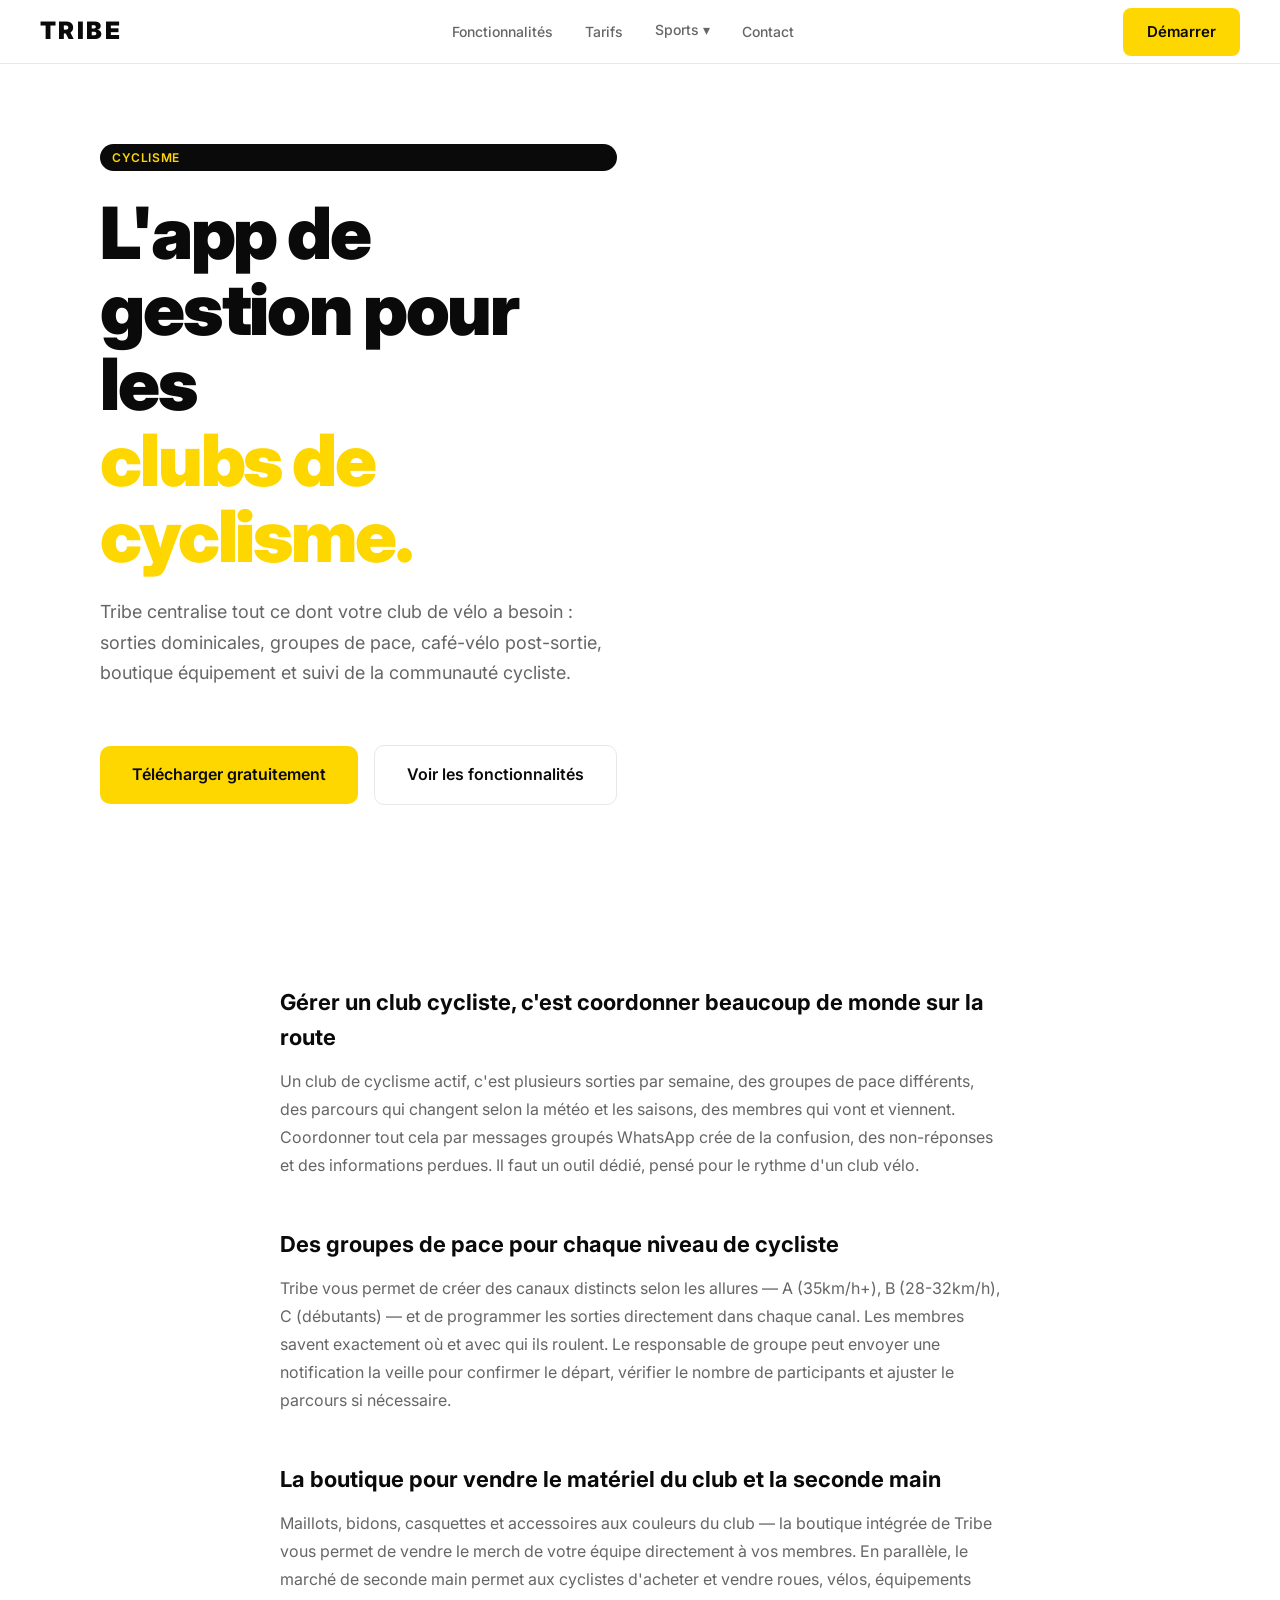
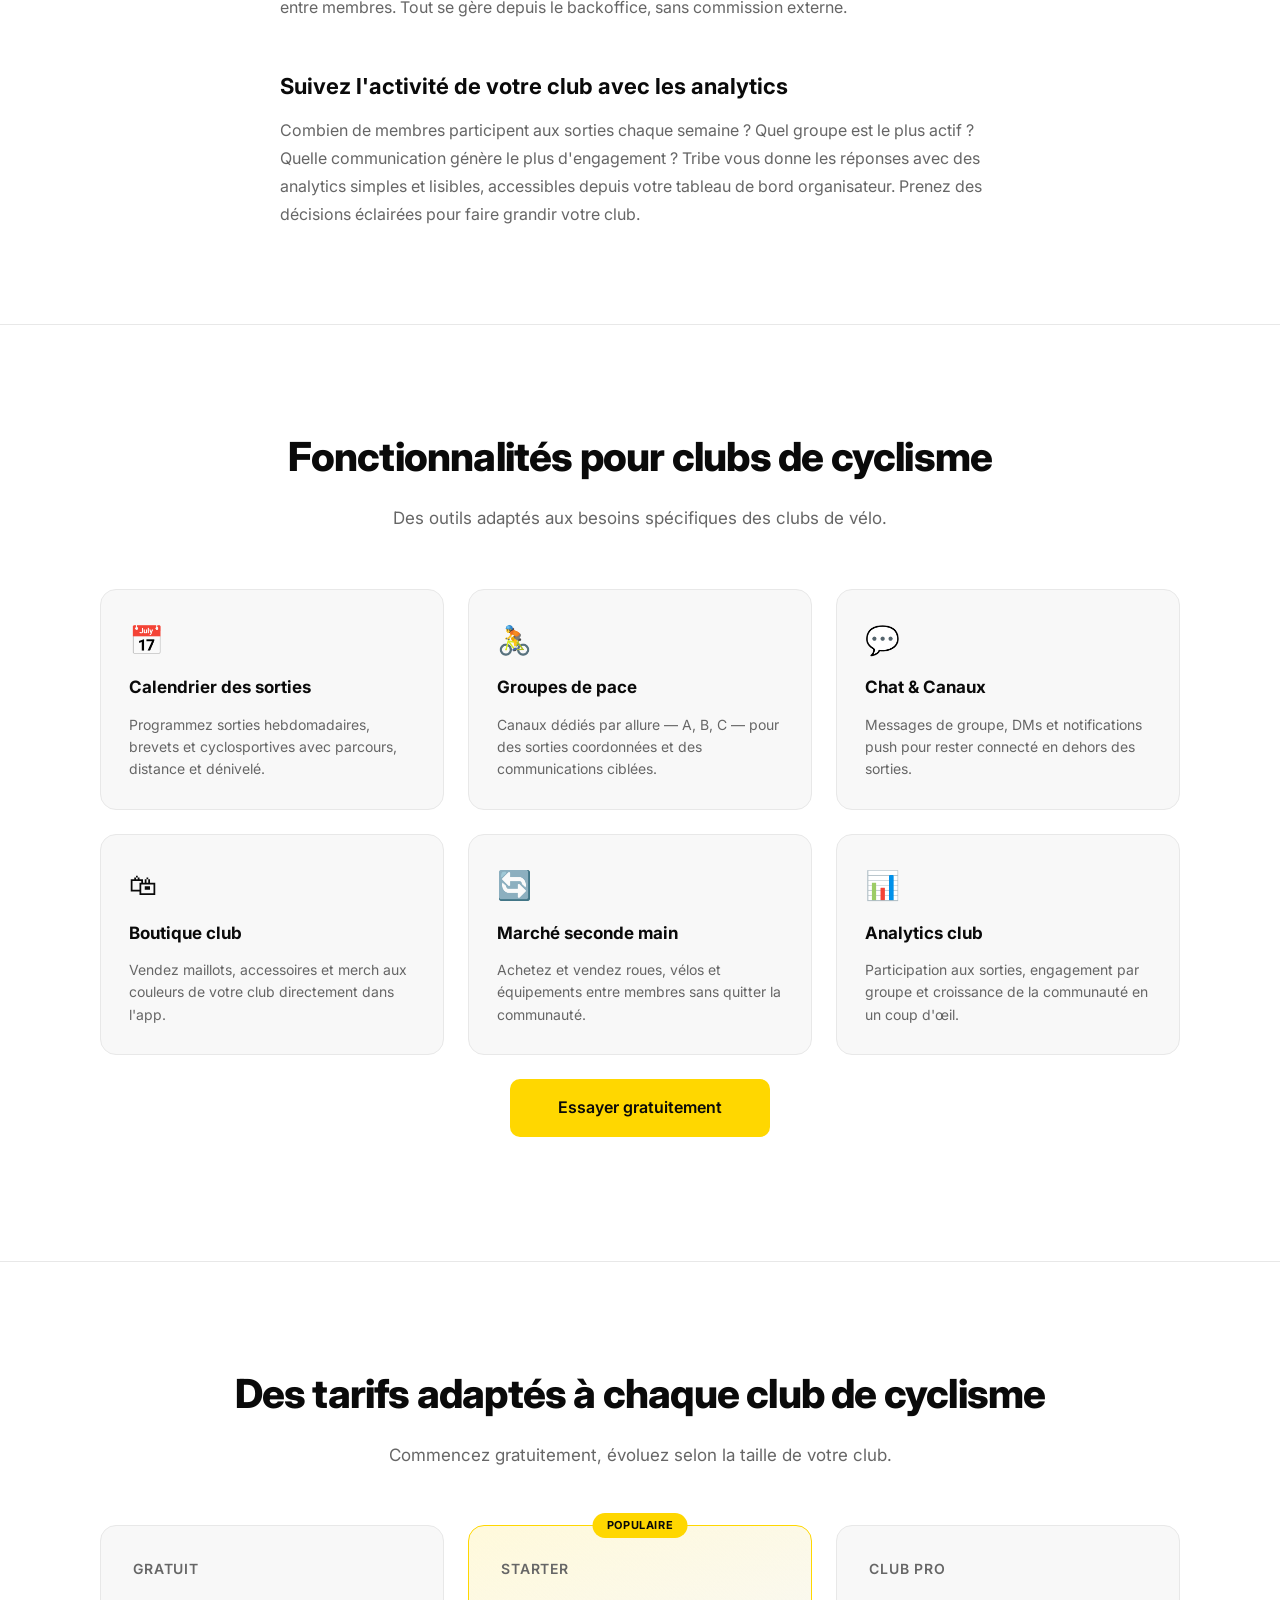
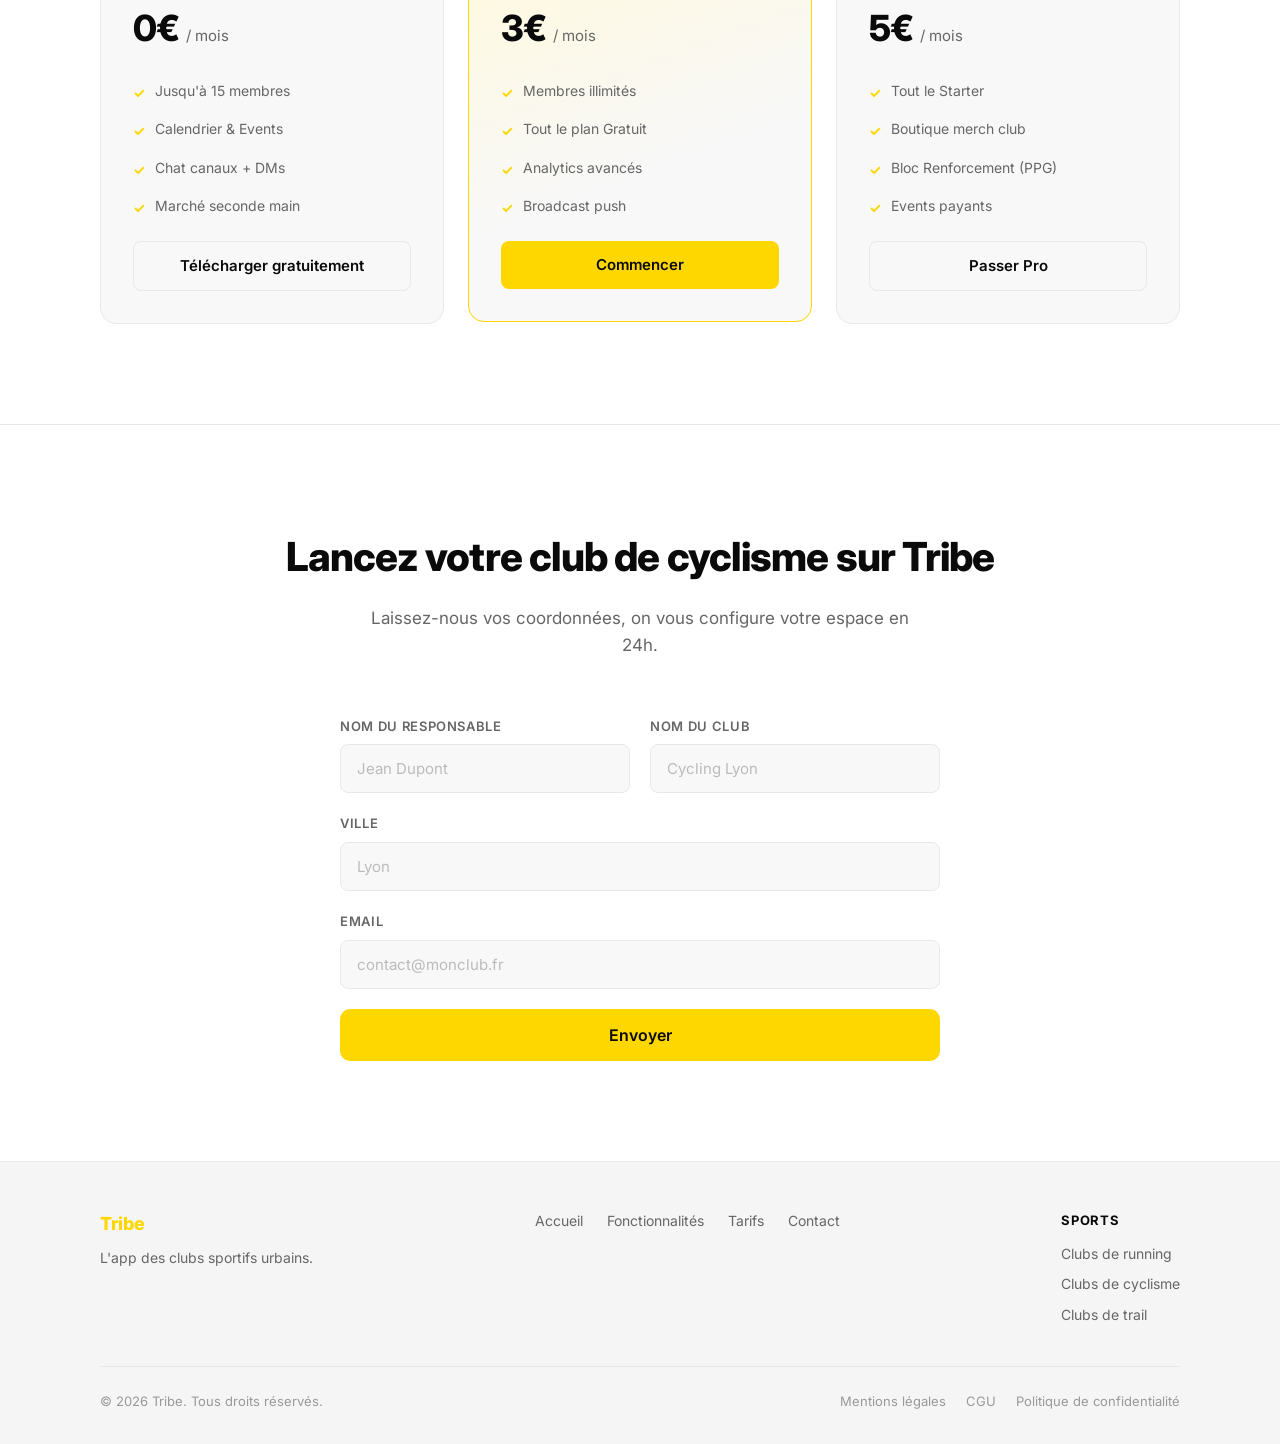
==== cycling.html @ b56ba703 "fix: geo links relative paths + nav dropdown alignment" ====
<!DOCTYPE html>
<html lang="fr">
<head>
  <meta charset="UTF-8" />
  <meta name="viewport" content="width=device-width, initial-scale=1.0" />
  <title>Tribe — L'app de gestion pour les clubs de cyclisme</title>

  <!-- SEO -->
  <meta name="description" content="Tribe est l'app de gestion pour les clubs de cyclisme et de vélo. Calendrier des sorties, groupes de pace, boutique équipement et analytics pour clubs cyclistes." />
  <meta name="keywords" content="application club cyclisme, gestion club vélo, app club cycliste, logiciel club velo, gérer club cyclisme, calendrier sorties vélo, application cyclisme urbain" />
  <meta name="author" content="Tribe" />
  <meta name="robots" content="index, follow" />
  <link rel="canonical" href="https://tribeapp.fr/cycling" />

  <!-- Open Graph -->
  <meta property="og:title" content="Tribe — L'app de gestion pour les clubs de cyclisme" />
  <meta property="og:description" content="Calendrier des sorties, groupes de pace, boutique équipement et analytics pour les clubs de cyclisme." />
  <meta property="og:url" content="https://tribeapp.fr/cycling" />
  <meta property="og:type" content="website" />
  <meta property="og:locale" content="fr_FR" />

  <!-- Twitter Card -->
  <meta name="twitter:card" content="summary_large_image" />
  <meta name="twitter:title" content="Tribe — L'app de gestion pour les clubs de cyclisme" />
  <meta name="twitter:description" content="Calendrier des sorties, groupes de pace, boutique équipement et analytics pour les clubs de cyclisme." />

  <!-- Schema.org -->
  <script type="application/ld+json">
  {
    "@context": "https://schema.org",
    "@type": "SoftwareApplication",
    "name": "Tribe",
    "description": "L'app de gestion pour les clubs de cyclisme et de vélo",
    "applicationCategory": "SportsApplication",
    "operatingSystem": "iOS, Android",
    "offers": [
      { "@type": "Offer", "name": "Gratuit", "price": "0", "priceCurrency": "EUR" },
      { "@type": "Offer", "name": "Starter", "price": "3", "priceCurrency": "EUR" },
      { "@type": "Offer", "name": "Club Pro", "price": "5", "priceCurrency": "EUR" }
    ],
    "url": "https://tribeapp.fr/cycling",
    "inLanguage": "fr"
  }
  </script>

  <link rel="preconnect" href="https://fonts.googleapis.com" />
  <link rel="preconnect" href="https://fonts.gstatic.com" crossorigin />
  <link href="https://fonts.googleapis.com/css2?family=Inter:wght@400;500;600;700;800;900&display=swap" rel="stylesheet" />
  <link rel="stylesheet" href="assets/css/style.css" />
  <link rel="icon" type="image/png" href="assets/img/logo.png">
  <link rel="apple-touch-icon" href="assets/img/logo.png">
</head>
<body>

  <!-- NAV -->
  <nav class="nav">
    <a href="/" class="nav__logo">TRIBE</a>
    <ul class="nav__links">
      <li><a href="/#features">Fonctionnalités</a></li>
      <li><a href="/#pricing">Tarifs</a></li>
      <li class="nav__dropdown">
        <span>Sports ▾</span>
        <div class="nav__dropdown-menu">
          <a href="running.html">🏃 Running</a>
          <a href="cycling.html">🚴 Cyclisme</a>
          <a href="trail.html">🏔 Trail</a>
        </div>
      </li>
      <li><a href="/#contact">Contact</a></li>
    </ul>
    <a href="#contact" class="btn btn--primary nav__cta">Démarrer</a>
  </nav>

  <!-- HERO -->
  <section class="hero" id="hero">
    <div class="container">
      <div class="hero__content">
        <span class="badge">Cyclisme</span>
        <h1 class="hero__title">L'app de gestion pour les<br /><span class="accent">clubs de cyclisme.</span></h1>
        <p class="hero__subtitle">
          Tribe centralise tout ce dont votre club de vélo a besoin : sorties dominicales, groupes de pace, café-vélo post-sortie, boutique équipement et suivi de la communauté cycliste.
        </p>
        <div class="hero__actions">
          <a href="https://apps.apple.com/app/id6784278561" target="_blank" rel="noopener" class="btn btn--primary btn--lg">Télécharger gratuitement</a>
          <a href="#features" class="btn btn--ghost btn--lg">Voir les fonctionnalités</a>
        </div>
      </div>
      <div class="hero__visual"></div>
    </div>
  </section>

  <!-- CONTENT -->
  <section class="geo-content">
    <div class="container">
      <div class="geo-content__body">

        <h2>Gérer un club cycliste, c'est coordonner beaucoup de monde sur la route</h2>
        <p>
          Un club de cyclisme actif, c'est plusieurs sorties par semaine, des groupes de pace différents, des parcours qui changent selon la météo et les saisons, des membres qui vont et viennent. Coordonner tout cela par messages groupés WhatsApp crée de la confusion, des non-réponses et des informations perdues. Il faut un outil dédié, pensé pour le rythme d'un club vélo.
        </p>

        <h2>Des groupes de pace pour chaque niveau de cycliste</h2>
        <p>
          Tribe vous permet de créer des canaux distincts selon les allures — A (35km/h+), B (28-32km/h), C (débutants) — et de programmer les sorties directement dans chaque canal. Les membres savent exactement où et avec qui ils roulent. Le responsable de groupe peut envoyer une notification la veille pour confirmer le départ, vérifier le nombre de participants et ajuster le parcours si nécessaire.
        </p>

        <h2>La boutique pour vendre le matériel du club et la seconde main</h2>
        <p>
          Maillots, bidons, casquettes et accessoires aux couleurs du club — la boutique intégrée de Tribe vous permet de vendre le merch de votre équipe directement à vos membres. En parallèle, le marché de seconde main permet aux cyclistes d'acheter et vendre roues, vélos, équipements entre membres. Tout se gère depuis le backoffice, sans commission externe.
        </p>

        <h2>Suivez l'activité de votre club avec les analytics</h2>
        <p>
          Combien de membres participent aux sorties chaque semaine ? Quel groupe est le plus actif ? Quelle communication génère le plus d'engagement ? Tribe vous donne les réponses avec des analytics simples et lisibles, accessibles depuis votre tableau de bord organisateur. Prenez des décisions éclairées pour faire grandir votre club.
        </p>

      </div>
    </div>
  </section>

  <!-- FEATURES -->
  <section class="features" id="features">
    <div class="container">
      <h2 class="section-title">Fonctionnalités pour clubs de cyclisme</h2>
      <p class="section-subtitle">Des outils adaptés aux besoins spécifiques des clubs de vélo.</p>
      <div class="features__grid">

        <div class="feature-card">
          <div class="feature-card__icon">📅</div>
          <h3 class="feature-card__title">Calendrier des sorties</h3>
          <p class="feature-card__desc">Programmez sorties hebdomadaires, brevets et cyclosportives avec parcours, distance et dénivelé.</p>
        </div>

        <div class="feature-card">
          <div class="feature-card__icon">🚴</div>
          <h3 class="feature-card__title">Groupes de pace</h3>
          <p class="feature-card__desc">Canaux dédiés par allure — A, B, C — pour des sorties coordonnées et des communications ciblées.</p>
        </div>

        <div class="feature-card">
          <div class="feature-card__icon">💬</div>
          <h3 class="feature-card__title">Chat & Canaux</h3>
          <p class="feature-card__desc">Messages de groupe, DMs et notifications push pour rester connecté en dehors des sorties.</p>
        </div>

        <div class="feature-card">
          <div class="feature-card__icon">🛍</div>
          <h3 class="feature-card__title">Boutique club</h3>
          <p class="feature-card__desc">Vendez maillots, accessoires et merch aux couleurs de votre club directement dans l'app.</p>
        </div>

        <div class="feature-card">
          <div class="feature-card__icon">🔄</div>
          <h3 class="feature-card__title">Marché seconde main</h3>
          <p class="feature-card__desc">Achetez et vendez roues, vélos et équipements entre membres sans quitter la communauté.</p>
        </div>

        <div class="feature-card">
          <div class="feature-card__icon">📊</div>
          <h3 class="feature-card__title">Analytics club</h3>
          <p class="feature-card__desc">Participation aux sorties, engagement par groupe et croissance de la communauté en un coup d'œil.</p>
        </div>

      </div>

      <div class="features-cta">
        <a href="https://apps.apple.com/app/id6784278561" target="_blank" rel="noopener" class="btn btn--primary btn--lg">
          Essayer gratuitement
        </a>
      </div>
    </div>
  </section>

  <!-- PRICING -->
  <section class="pricing" id="pricing">
    <div class="container">
      <h2 class="section-title">Des tarifs adaptés à chaque club de cyclisme</h2>
      <p class="section-subtitle">Commencez gratuitement, évoluez selon la taille de votre club.</p>
      <div class="pricing__grid">

        <div class="pricing-card">
          <div class="pricing-card__plan">Gratuit</div>
          <div class="pricing-card__price">
            <span class="pricing-card__amount">0€</span>
            <span class="pricing-card__period">/ mois</span>
          </div>
          <ul class="pricing-card__features">
            <li>Jusqu'à 15 membres</li>
            <li>Calendrier & Events</li>
            <li>Chat canaux + DMs</li>
            <li>Marché seconde main</li>
          </ul>
          <a href="https://apps.apple.com/app/id6784278561" target="_blank" rel="noopener" class="btn btn--ghost btn--full">Télécharger gratuitement</a>
        </div>

        <div class="pricing-card pricing-card--featured">
          <div class="pricing-card__badge">Populaire</div>
          <div class="pricing-card__plan">Starter</div>
          <div class="pricing-card__price">
            <span class="pricing-card__amount">3€</span>
            <span class="pricing-card__period">/ mois</span>
          </div>
          <ul class="pricing-card__features">
            <li>Membres illimités</li>
            <li>Tout le plan Gratuit</li>
            <li>Analytics avancés</li>
            <li>Broadcast push</li>
          </ul>
          <a href="https://apps.apple.com/app/id6784278561" target="_blank" rel="noopener" class="btn btn--primary btn--full">Commencer</a>
        </div>

        <div class="pricing-card">
          <div class="pricing-card__plan">Club Pro</div>
          <div class="pricing-card__price">
            <span class="pricing-card__amount">5€</span>
            <span class="pricing-card__period">/ mois</span>
          </div>
          <ul class="pricing-card__features">
            <li>Tout le Starter</li>
            <li>Boutique merch club</li>
            <li>Bloc Renforcement (PPG)</li>
            <li>Events payants</li>
          </ul>
          <a href="https://apps.apple.com/app/id6784278561" target="_blank" rel="noopener" class="btn btn--ghost btn--full">Passer Pro</a>
        </div>

      </div>
    </div>
  </section>

  <!-- CONTACT -->
  <section class="contact" id="contact">
    <div class="container">
      <h2 class="section-title">Lancez votre club de cyclisme sur Tribe</h2>
      <p class="section-subtitle">Laissez-nous vos coordonnées, on vous configure votre espace en 24h.</p>
      <form class="contact__form" id="contactForm">
        <div class="form-row">
          <div class="form-group">
            <label for="name">Nom du responsable</label>
            <input type="text" id="name" name="name" placeholder="Jean Dupont" required />
          </div>
          <div class="form-group">
            <label for="club">Nom du club</label>
            <input type="text" id="club" name="club" placeholder="Cycling Lyon" required />
          </div>
        </div>
        <div class="form-group">
          <label for="city">Ville</label>
          <input type="text" id="city" name="city" placeholder="Lyon" required />
        </div>
        <div class="form-group">
          <label for="email">Email</label>
          <input type="email" id="email" name="email" placeholder="contact@monclub.fr" required />
        </div>
        <button type="submit" class="btn btn--primary btn--lg btn--full">Envoyer</button>
      </form>
    </div>
  </section>

  <!-- FOOTER -->
  <footer class="footer">
    <div class="container">
      <div class="footer__top">
        <div class="footer__brand">
          <span class="footer__logo">Tribe</span>
          <p class="footer__tagline">L'app des clubs sportifs urbains.</p>
        </div>
        <nav class="footer__nav">
          <a href="/">Accueil</a>
          <a href="/#features">Fonctionnalités</a>
          <a href="/#pricing">Tarifs</a>
          <a href="/#contact">Contact</a>
        </nav>
        <div class="footer__col">
          <h4>Sports</h4>
          <a href="running.html">Clubs de running</a>
          <a href="cycling.html">Clubs de cyclisme</a>
          <a href="trail.html">Clubs de trail</a>
        </div>
      </div>
      <div class="footer__bottom">
        <p class="footer__legal">&copy; 2026 Tribe. Tous droits réservés.</p>
        <div class="footer__links">
          <a href="#">Mentions légales</a>
          <a href="#">CGU</a>
          <a href="#">Politique de confidentialité</a>
        </div>
      </div>
    </div>
  </footer>

  <script src="assets/js/main.js"></script>
</body>
</html>
---- assets/css/style.css ----
/* ===========================
   VARIABLES & RESET
   =========================== */
:root {
  --bg:         #FFFFFF;
  --bg-card:    #F8F8F8;
  --bg-card-alt:#F0F0F0;
  --border:     #E8E8E8;
  --text:       #0A0A0A;
  --text-muted: #666666;
  --accent:     #FFD700;
  --accent-dim: rgba(255, 215, 0, 0.18);

  --font: 'Inter', -apple-system, BlinkMacSystemFont, sans-serif;
  --radius-sm: 8px;
  --radius:    16px;
  --radius-lg: 24px;

  --nav-h: 64px;
  --container: 1120px;
  --gap: 24px;
}

*, *::before, *::after { box-sizing: border-box; margin: 0; padding: 0; }

html { scroll-behavior: smooth; }

body {
  font-family: var(--font);
  background: var(--bg);
  color: var(--text);
  line-height: 1.6;
  -webkit-font-smoothing: antialiased;
}

img { display: block; max-width: 100%; }
a { color: inherit; text-decoration: none; }
ul { list-style: none; }

/* ===========================
   LAYOUT
   =========================== */
.container {
  width: 100%;
  max-width: var(--container);
  margin: 0 auto;
  padding: 0 20px;
}

/* ===========================
   BUTTONS
   =========================== */
.btn {
  display: inline-flex;
  align-items: center;
  justify-content: center;
  gap: 8px;
  padding: 12px 24px;
  border-radius: var(--radius-sm);
  font-family: var(--font);
  font-size: 15px;
  font-weight: 600;
  cursor: pointer;
  transition: opacity 0.15s, transform 0.15s;
  border: none;
  white-space: nowrap;
}
.btn:hover { opacity: 0.85; transform: translateY(-1px); }
.btn:active { transform: translateY(0); }

.btn--primary {
  background: var(--accent);
  color: #0A0A0A;
}
.btn--ghost {
  background: transparent;
  color: var(--text);
  border: 1px solid var(--border);
}
.btn--ghost:hover { border-color: #AAAAAA; }
.btn--lg { padding: 16px 32px; font-size: 16px; border-radius: 10px; }
.btn--full { width: 100%; }

/* ===========================
   BADGE
   =========================== */
.badge {
  display: inline-block;
  padding: 4px 12px;
  background: #0A0A0A;
  color: var(--accent);
  border-radius: 100px;
  font-size: 12px;
  font-weight: 600;
  letter-spacing: 0.05em;
  text-transform: uppercase;
}

/* ===========================
   TYPOGRAPHY
   =========================== */
.section-title {
  font-size: clamp(28px, 4vw, 40px);
  font-weight: 800;
  letter-spacing: -0.02em;
  text-align: center;
  margin-bottom: 16px;
}
.section-subtitle {
  font-size: 17px;
  color: var(--text-muted);
  text-align: center;
  max-width: 560px;
  margin: 0 auto 56px;
}
.accent { color: var(--accent); }

/* ===========================
   NAV
   =========================== */
.nav {
  position: fixed;
  top: 0;
  left: 0;
  right: 0;
  z-index: 100;
  height: var(--nav-h);
  display: flex;
  align-items: center;
  justify-content: space-between;
  padding: 0 24px;
  background: rgba(255, 255, 255, 0.92);
  backdrop-filter: blur(12px);
  border-bottom: 1px solid var(--border);
}

.nav__logo {
  font-size: 1.5rem;
  font-weight: 900;
  letter-spacing: 0.1em;
  color: #0A0A0A;
  text-decoration: none;
}

.nav__links {
  display: flex;
  gap: 32px;
}
.nav__links a {
  font-size: 14px;
  font-weight: 500;
  color: var(--text-muted);
  transition: color 0.15s;
}
.nav__links a:hover { color: var(--text); }
.nav__links li { list-style: none; }

.nav__dropdown {
  position: relative;
  cursor: pointer;
  font-size: 14px;
  font-weight: 500;
  color: var(--text-muted);
}
.nav__dropdown > span {
  color: var(--text-muted);
  font-size: inherit;
  font-weight: 500;
  cursor: pointer;
  display: inline-flex;
  align-items: center;
  gap: 4px;
}
.nav__dropdown:hover > span { color: var(--text); }
.nav__dropdown:hover { color: var(--text); }
.nav__dropdown-menu {
  display: none;
  position: absolute;
  top: 100%;
  left: 0;
  background: #fff;
  border: 1px solid #E8E8E8;
  border-radius: 8px;
  padding: 8px;
  min-width: 160px;
  box-shadow: 0 4px 12px rgba(0,0,0,0.1);
  z-index: 100;
}
.nav__dropdown:hover .nav__dropdown-menu {
  display: flex;
  flex-direction: column;
  gap: 4px;
}
.nav__dropdown-menu a {
  padding: 8px 12px;
  border-radius: 6px;
  font-size: 0.9rem;
  color: var(--text-muted);
}
.nav__dropdown-menu a:hover {
  background: #F5F5F5;
  color: var(--text);
}

/* ===========================
   HERO
   =========================== */
.hero {
  padding: calc(var(--nav-h) + 80px) 0 100px;
  min-height: 100svh;
  display: flex;
  align-items: center;
}

.hero .container {
  display: grid;
  grid-template-columns: 1fr;
  gap: 56px;
  align-items: center;
}

.hero__content {
  display: flex;
  flex-direction: column;
  gap: 24px;
}

.hero__title {
  font-size: clamp(36px, 6vw, 72px);
  font-weight: 900;
  line-height: 1.05;
  letter-spacing: -0.03em;
}

.hero__subtitle {
  font-size: 18px;
  color: var(--text-muted);
  max-width: 520px;
  line-height: 1.7;
}

.hero__actions {
  display: flex !important;
  flex-direction: row !important;
  gap: 16px;
  flex-wrap: nowrap;
  justify-content: center;
  align-items: center;
  margin-top: 32px;
}

@media (max-width: 480px) {
  .hero__actions {
    flex-direction: column !important;
    flex-wrap: wrap;
    width: 100%;
  }
  .hero__actions .btn {
    width: 100%;
    text-align: center;
  }
}

.hero__visual {
  width: 100%;
  min-height: 400px;
  display: flex;
  align-items: center;
  justify-content: center;
}

/* ===========================
   FEATURES
   =========================== */
.features {
  padding: 100px 0;
  border-top: 1px solid var(--border);
}

.features__grid {
  display: grid;
  grid-template-columns: 1fr;
  gap: var(--gap);
}

.feature-card {
  padding: 28px;
  background: var(--bg-card);
  border: 1px solid var(--border);
  border-radius: var(--radius);
  display: flex;
  flex-direction: column;
  gap: 12px;
  transition: border-color 0.2s, background 0.2s;
}
.feature-card:hover {
  border-color: #CCCCCC;
  background: var(--bg-card-alt);
}

.feature-card__icon { font-size: 28px; }
.feature-card__title { font-size: 17px; font-weight: 700; }
.feature-card__desc { font-size: 14px; color: var(--text-muted); line-height: 1.6; }

/* ===========================
   PRICING
   =========================== */
.pricing {
  padding: 100px 0;
  border-top: 1px solid var(--border);
}

.pricing__grid {
  display: grid;
  grid-template-columns: 1fr;
  gap: var(--gap);
  align-items: start;
}

.pricing-card {
  padding: 32px;
  background: var(--bg-card);
  border: 1px solid var(--border);
  border-radius: var(--radius);
  display: flex;
  flex-direction: column;
  gap: 20px;
  position: relative;
}

.pricing-card--featured {
  border-color: var(--accent);
  background: linear-gradient(160deg, rgba(255,215,0,0.14) 0%, var(--bg-card) 60%);
}

.pricing-card__badge {
  position: absolute;
  top: -13px;
  left: 50%;
  transform: translateX(-50%);
  background: var(--accent);
  color: #0A0A0A;
  font-size: 11px;
  font-weight: 700;
  text-transform: uppercase;
  letter-spacing: 0.06em;
  padding: 4px 14px;
  border-radius: 100px;
  white-space: nowrap;
}

.pricing-card__plan {
  font-size: 14px;
  font-weight: 600;
  color: var(--text-muted);
  text-transform: uppercase;
  letter-spacing: 0.06em;
}

.pricing-card__price {
  display: flex;
  align-items: baseline;
  gap: 6px;
}
.pricing-card__amount { font-size: 36px; font-weight: 800; letter-spacing: -0.02em; }
.pricing-card__period { font-size: 15px; color: var(--text-muted); }

.pricing-card__features {
  display: flex;
  flex-direction: column;
  gap: 10px;
  flex: 1;
}
.pricing-card__features li {
  font-size: 14px;
  color: var(--text-muted);
  display: flex;
  align-items: flex-start;
  gap: 10px;
  padding: 2px 0 !important;
}
.pricing-card__features li::before {
  content: '✓';
  color: var(--accent);
  font-weight: 700;
  flex-shrink: 0;
  margin-top: 2px;
}

/* ===========================
   FEATURES CTA
   =========================== */
.features-cta {
  display: flex;
  justify-content: center;
  margin: 24px auto;
}

.features-cta .btn {
  padding: 16px 48px;
}

/* ===========================
   SOCIAL PROOF
   =========================== */
.social-proof {
  background: #F5F5F5;
  border-top: 1px solid var(--border);
  border-bottom: 1px solid var(--border);
  padding: 40px 20px;
  text-align: center;
}

.social-proof__label {
  font-size: 13px;
  font-weight: 600;
  color: #999;
  text-transform: uppercase;
  letter-spacing: 0.08em;
  margin-bottom: 24px;
}

.social-proof__logos {
  display: flex;
  flex-wrap: wrap;
  justify-content: center;
  align-items: center;
  gap: 40px;
}

.club-placeholder {
  font-size: 15px;
  font-weight: 600;
  color: #666;
}

/* ===========================
   CONTACT
   =========================== */
.contact {
  padding: 100px 0;
  border-top: 1px solid var(--border);
}

.contact__form {
  max-width: 600px;
  margin: 0 auto;
  display: flex;
  flex-direction: column;
  gap: 20px;
}

.form-row {
  display: grid;
  grid-template-columns: 1fr;
  gap: 20px;
}

.form-group {
  display: flex;
  flex-direction: column;
  gap: 8px;
}
.form-group label {
  font-size: 13px;
  font-weight: 600;
  color: var(--text-muted);
  text-transform: uppercase;
  letter-spacing: 0.05em;
}
.form-group input,
.form-group textarea {
  background: var(--bg-card);
  border: 1px solid var(--border);
  border-radius: var(--radius-sm);
  color: var(--text);
  font-family: var(--font);
  font-size: 15px;
  padding: 14px 16px;
  transition: border-color 0.15s;
  outline: none;
}
.form-group input::placeholder,
.form-group textarea::placeholder { color: #BBBBBB; }
.form-group input:focus,
.form-group textarea:focus { border-color: var(--accent); }

/* ===========================
   FOOTER
   =========================== */
.footer {
  background: #F5F5F5;
  border-top: 1px solid var(--border);
  padding: 48px 0 32px;
}

.footer__top {
  display: flex;
  flex-direction: column;
  gap: 32px;
  margin-bottom: 40px;
}

.footer__logo {
  display: block;
  font-size: 18px;
  font-weight: 800;
  color: var(--accent);
  margin-bottom: 8px;
}
.footer__tagline { font-size: 14px; color: var(--text-muted); }

.footer__nav {
  display: flex;
  flex-wrap: wrap;
  gap: 24px;
}
.footer__nav a { font-size: 14px; color: var(--text-muted); transition: color 0.15s; }
.footer__nav a:hover { color: var(--text); }

.footer__col {
  display: flex;
  flex-direction: column;
  gap: 8px;
}
.footer__col h4 {
  font-size: 13px;
  font-weight: 700;
  color: var(--text);
  text-transform: uppercase;
  letter-spacing: 0.06em;
  margin-bottom: 4px;
}
.footer__col a {
  font-size: 14px;
  color: var(--text-muted);
  transition: color 0.15s;
}
.footer__col a:hover { color: var(--text); }

.footer__bottom {
  display: flex;
  flex-direction: column;
  gap: 12px;
  padding-top: 24px;
  border-top: 1px solid var(--border);
}
.footer__legal { font-size: 13px; color: #999999; }
.footer__links { display: flex; flex-wrap: wrap; gap: 20px; }
.footer__links a { font-size: 13px; color: #999999; transition: color 0.15s; }
.footer__links a:hover { color: var(--text-muted); }

/* ===========================
   FEATURES — 2-COL LAYOUT
   =========================== */
.features-layout {
  display: grid;
  grid-template-columns: 1fr;
  gap: 48px;
  align-items: start;
}

/* On mobile the phone column is hidden — cards stay full-width */
.features-right {
  display: none;
}

@media (max-width: 959px) {
  .features-mockup {
    display: none;
  }
  .features__grid {
    grid-template-columns: 1fr;
    width: 100%;
    gap: 12px;
  }
  .hero-mockup {
    width: 180px;
    margin: 32px auto 0;
  }
  .features-phone-mobile {
    display: flex;
    overflow-x: auto;
    gap: 16px;
    padding: 16px 0;
    scroll-snap-type: x mandatory;
  }
  .features-phone-mobile img {
    width: 180px;
    flex-shrink: 0;
    scroll-snap-align: center;
  }
  .feature-card {
    padding: 16px;
  }
  section {
    padding: 48px 16px;
  }
  .section-header {
    margin-bottom: 24px;
  }
  .features-cta {
    margin-top: 0px !important;
    padding-top: 0 !important;
    padding: 0 !important;
  }
  .pricing__grid {
    gap: 12px;
  }
  .pricing-card {
    padding: 16px 14px !important;
    gap: 4px !important;
  }
  .pricing-card__plan {
    margin-bottom: 4px !important;
  }
  .pricing-card__price {
    margin-bottom: 6px !important;
    margin-top: 0 !important;
  }
  .pricing-card__features {
    margin-top: 6px !important;
  }
  .pricing-card .price {
    font-size: 2rem;
    margin: 8px 0;
  }
  .pricing-card ul {
    margin: 12px 0;
    gap: 8px;
  }
  .pricing-card__features {
    gap: 4px !important;
  }
  .pricing-card__features li {
    font-size: 0.82rem !important;
    padding: 1px 0 !important;
    line-height: 1.3;
    display: flex !important;
    align-items: flex-start !important;
    gap: 10px !important;
  }
  .pricing-card__features li::before {
    flex-shrink: 0;
    margin-top: 2px;
  }
  .pricing-features {
    gap: 6px;
    margin: 8px 0;
  }
  .pricing-card .btn {
    padding: 12px 20px;
    margin-top: 16px;
  }
}

@media (min-width: 960px) {
  .features-layout {
    grid-template-columns: 1fr 300px;
  }

  .features-right {
    position: sticky;
    top: 15vh;
    display: flex;
    align-items: center;
    justify-content: center;
  }

  .features-left .features__grid {
    grid-template-columns: repeat(2, 1fr);
  }
}

/* Image fade transition driven by main.js */
.features-phone img {
  transition: opacity 0.2s ease;
}

/* Active card highlight */
.feature-card.is-active {
  border-color: var(--accent);
  background: var(--bg-card-alt);
}

/* ===========================
   MOCKUPS PNG
   =========================== */

.hero__visual {
  display: flex;
  align-items: center;
  justify-content: center;
  height: 100%;
}

.hero-mockup {
  height: 100%;
  width: auto;
  max-height: 633px;
  object-fit: contain;
  display: block;
  filter: drop-shadow(0 20px 40px rgba(0,0,0,0.15));
}

.features-mockup {
  width: auto;
  height: auto;
  max-height: 500px;
  object-fit: contain;
  filter: drop-shadow(0 20px 40px rgba(0,0,0,0.15));
  transition: opacity 0.2s ease;
}

/* ===========================
   RESPONSIVE — TABLET (≥ 640px)
   =========================== */
@media (min-width: 640px) {
  .features__grid { grid-template-columns: repeat(2, 1fr); }
  .pricing__grid  { grid-template-columns: repeat(2, 1fr); }
  .form-row       { grid-template-columns: repeat(2, 1fr); }
  .footer__top    { flex-direction: row; justify-content: space-between; align-items: flex-start; }
  .footer__bottom { flex-direction: row; justify-content: space-between; align-items: center; }
}

/* ===========================
   RESPONSIVE — DESKTOP (≥ 960px)
   =========================== */
@media (min-width: 960px) {
  .nav { padding: 0 40px; }

  .hero .container { grid-template-columns: 1fr 1fr; }

  .features__grid { grid-template-columns: repeat(3, 1fr); }
  .pricing__grid  { grid-template-columns: repeat(3, 1fr); }

  .nav__cta { display: inline-flex; }
}

/* ===========================
   ANIMATIONS (driven by main.js)
   =========================== */
.fade-in {
  opacity: 0;
  transform: translateY(20px);
  transition: opacity 0.5s ease, transform 0.5s ease;
}
.fade-in.visible {
  opacity: 1;
  transform: translateY(0);
}

.nav--scrolled {
  box-shadow: 0 1px 20px rgba(0,0,0,0.08);
}

/* ===========================
   NAV — hide links on mobile
   =========================== */
/* ===========================
   GEO PAGES — content section
   =========================== */
.geo-content {
  padding: 80px 20px;
}

.geo-content__body {
  max-width: 720px;
  margin: 0 auto;
}

.geo-content__body h2 {
  font-size: 22px;
  font-weight: 700;
  color: var(--text);
  margin: 48px 0 12px;
}

.geo-content__body h2:first-child {
  margin-top: 0;
}

.geo-content__body p {
  font-size: 16px;
  line-height: 1.75;
  color: var(--text-muted);
  margin: 0 0 16px;
}

@media (max-width: 639px) {
  .nav__links { display: none; }
  .nav__cta   { display: none; }
}
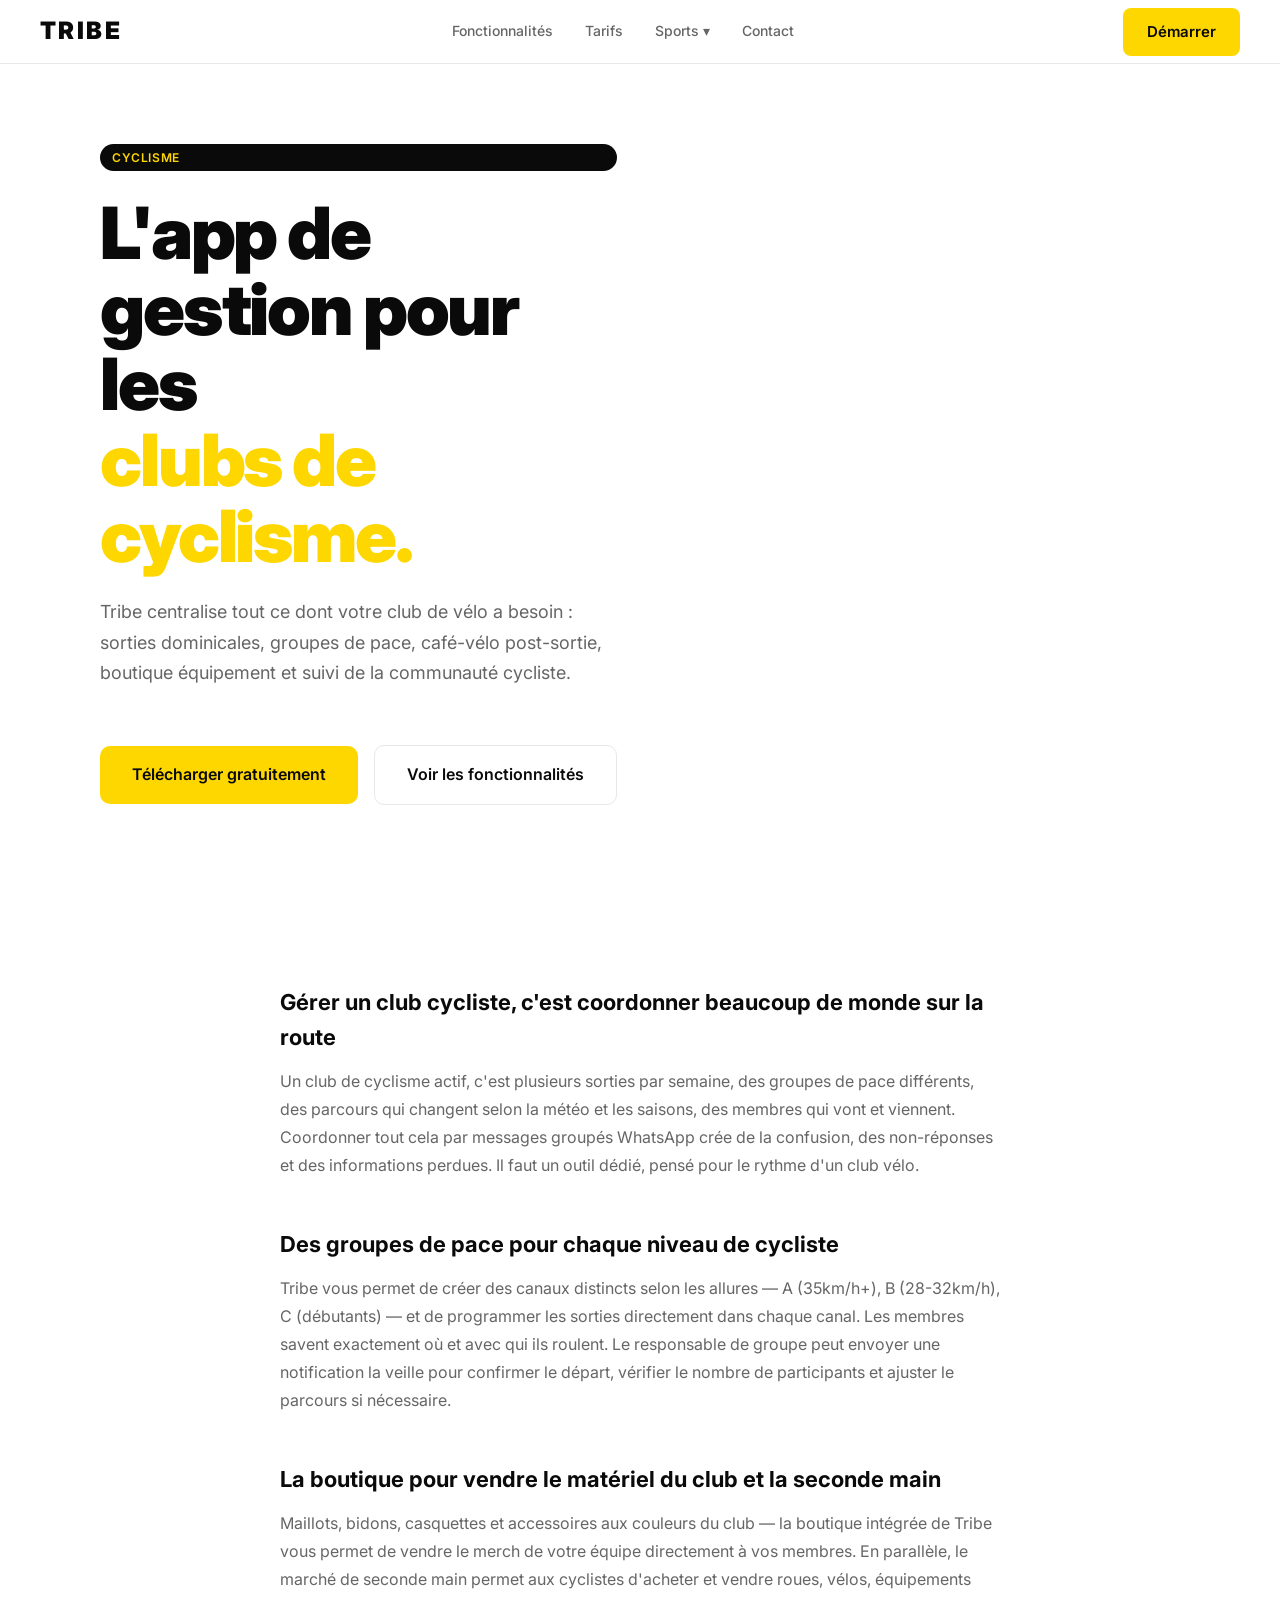
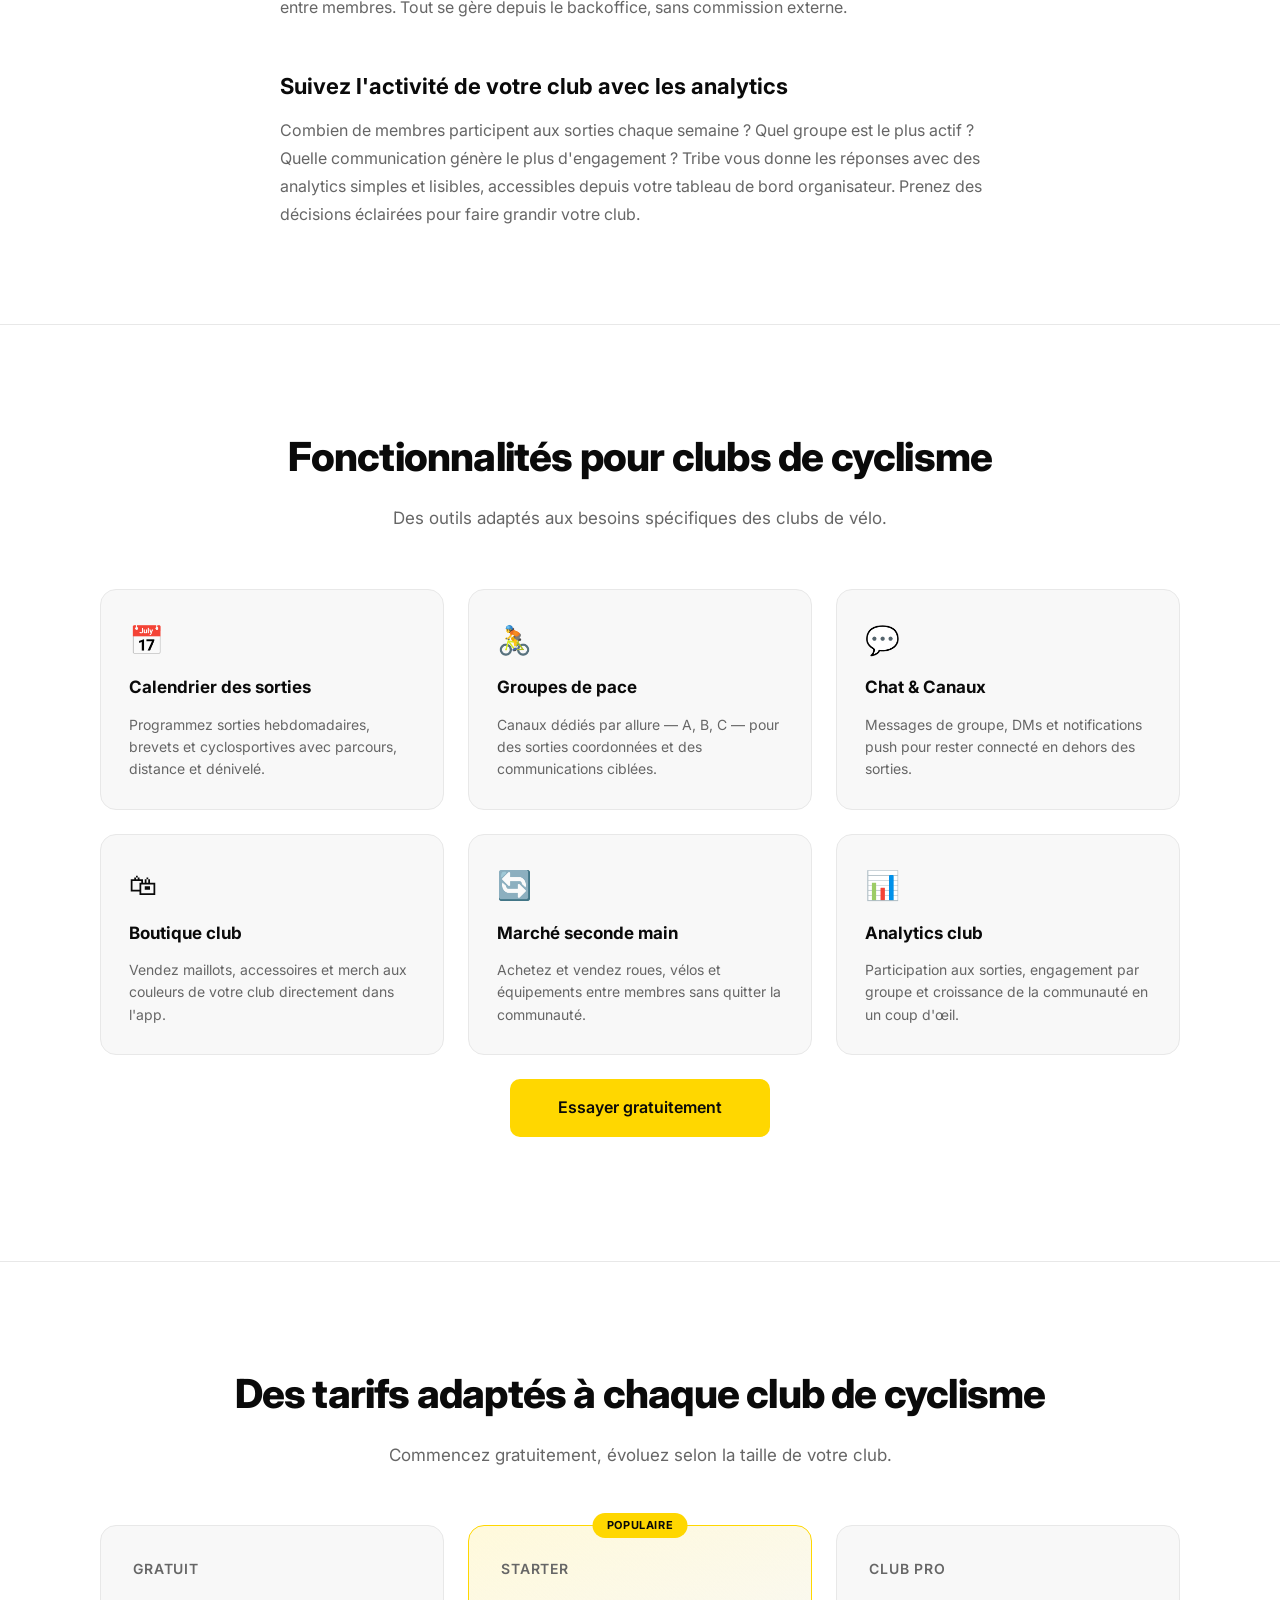
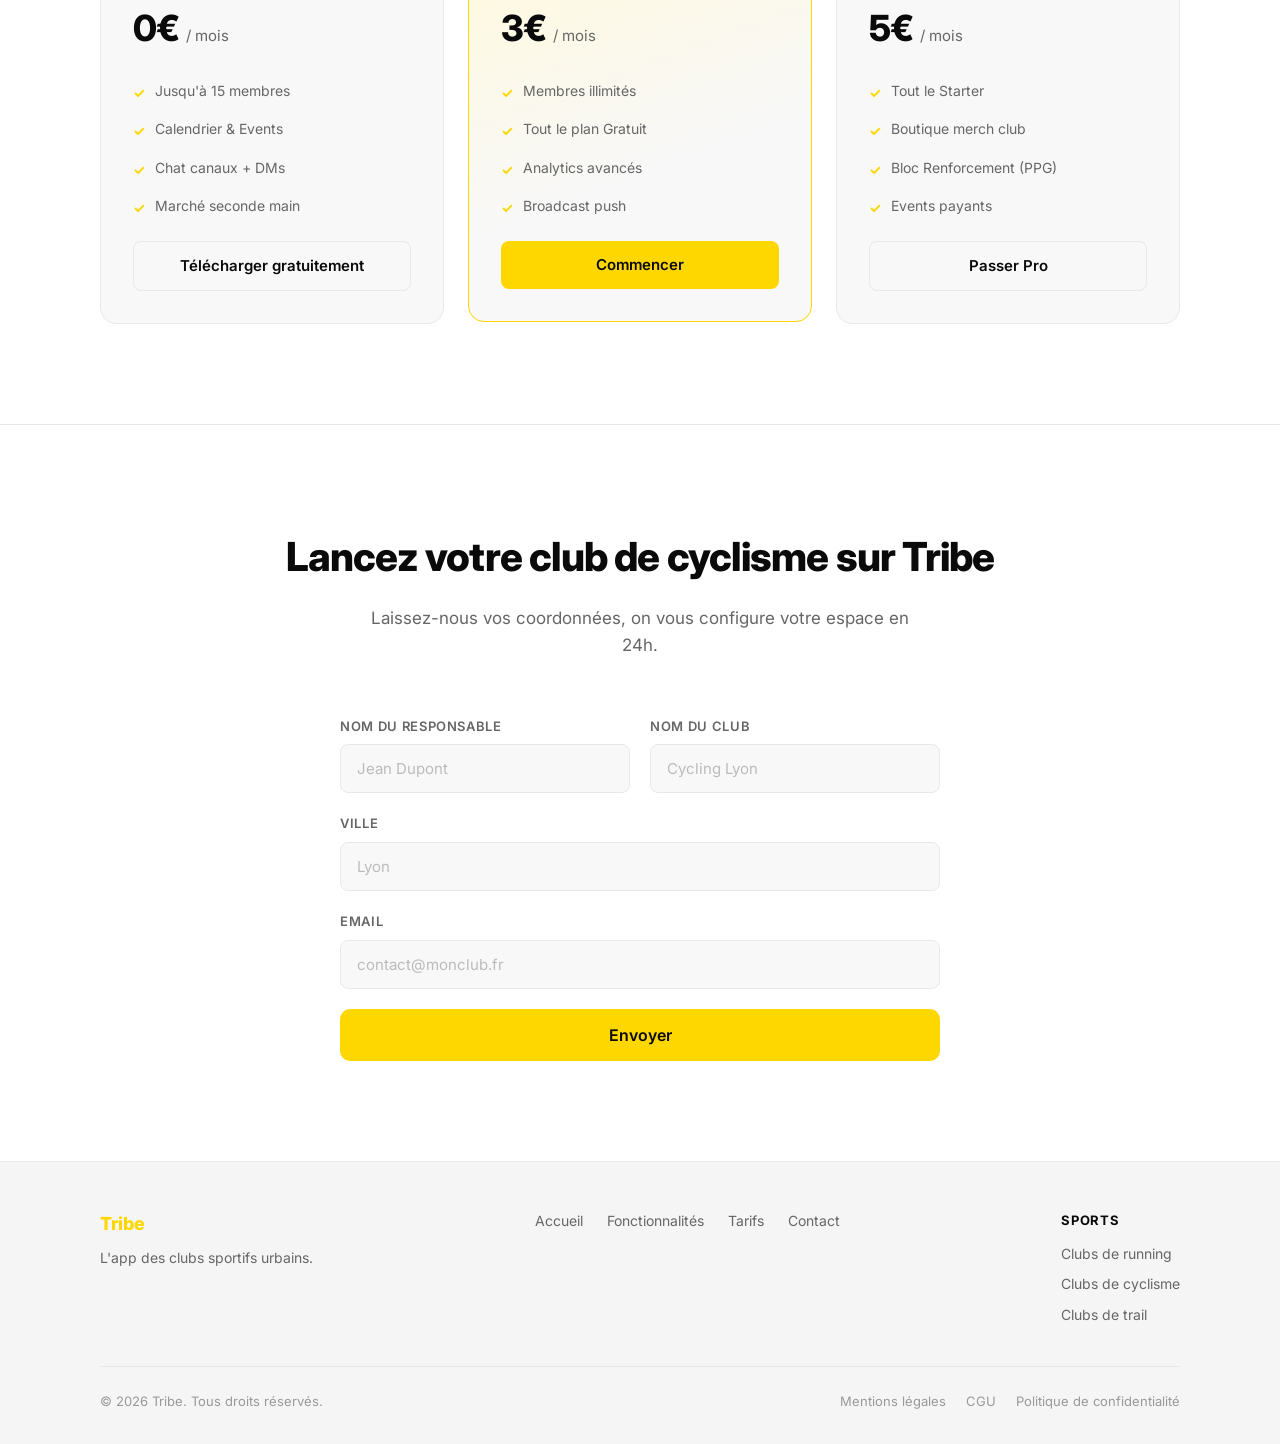
==== commit f3720a89: "feat: hamburger menu mobile" ====
--- a/cycling.html
+++ b/cycling.html
@@ -69,6 +69,11 @@
       <li><a href="/#contact">Contact</a></li>
     </ul>
     <a href="#contact" class="btn btn--primary nav__cta">Démarrer</a>
+    <button class="nav__burger" aria-label="Menu" id="burger">
+      <span></span>
+      <span></span>
+      <span></span>
+    </button>
   </nav>
 
   <!-- HERO -->
--- a/assets/css/style.css
+++ b/assets/css/style.css
@@ -153,9 +153,15 @@
   transition: color 0.15s;
 }
 .nav__links a:hover { color: var(--text); }
-.nav__links li { list-style: none; }
+.nav__links li {
+  list-style: none;
+  display: flex;
+  align-items: center;
+}
 
 .nav__dropdown {
+  display: flex;
+  align-items: center;
   position: relative;
   cursor: pointer;
   font-size: 14px;
@@ -787,7 +793,41 @@
   margin: 0 0 16px;
 }
 
-@media (max-width: 639px) {
-  .nav__links { display: none; }
-  .nav__cta   { display: none; }
-}
+.nav__burger {
+  display: none;
+  flex-direction: column;
+  gap: 5px;
+  background: none;
+  border: none;
+  cursor: pointer;
+  padding: 4px;
+}
+.nav__burger span {
+  display: block;
+  width: 24px;
+  height: 2px;
+  background: var(--text);
+  border-radius: 2px;
+  transition: all 0.3s;
+}
+
+@media (max-width: 959px) {
+  .nav__burger { display: flex; }
+  .nav__cta { display: none; }
+  .nav__links {
+    display: none;
+    position: fixed;
+    top: 60px;
+    left: 0;
+    right: 0;
+    background: #fff;
+    padding: 24px;
+    flex-direction: column;
+    gap: 16px;
+    border-bottom: 1px solid var(--border);
+    box-shadow: 0 4px 12px rgba(0,0,0,0.1);
+    z-index: 99;
+  }
+  .nav__links.is-open { display: flex; }
+  .nav__links li { display: flex; align-items: center; }
+}
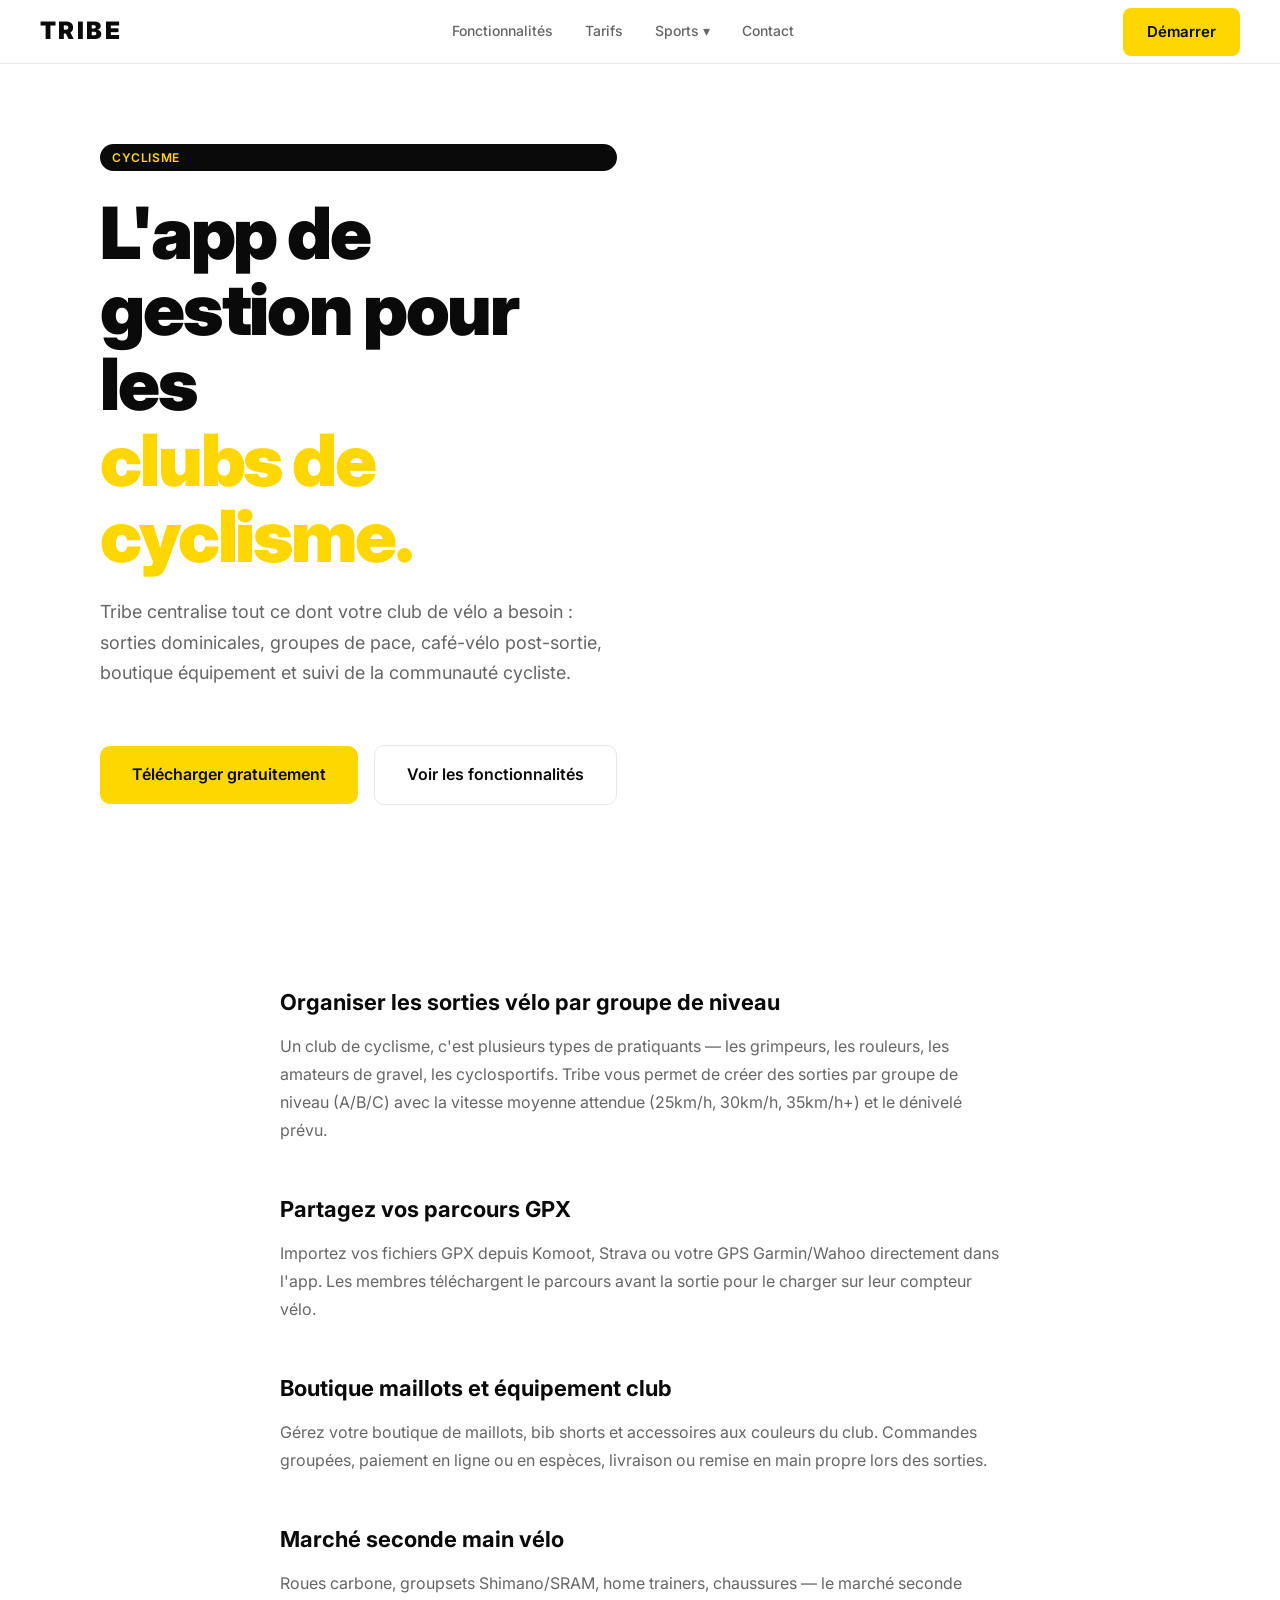
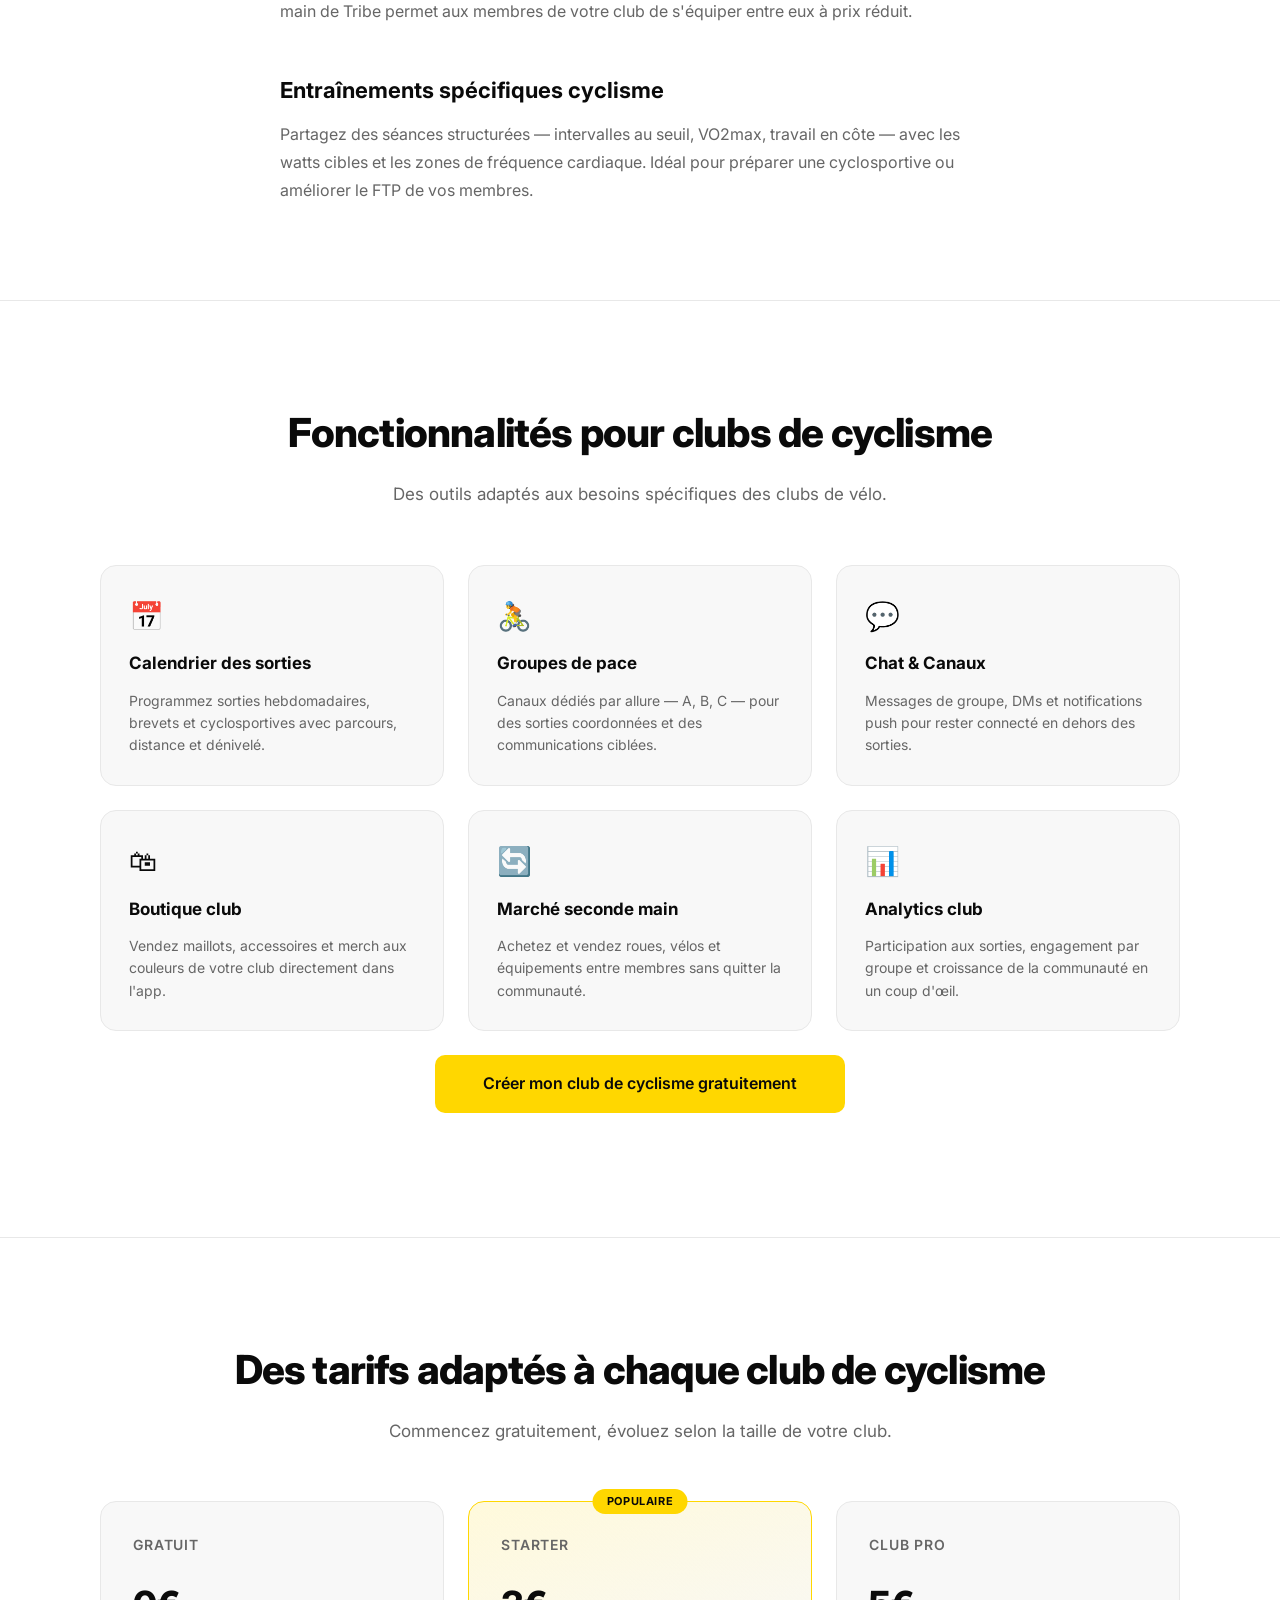
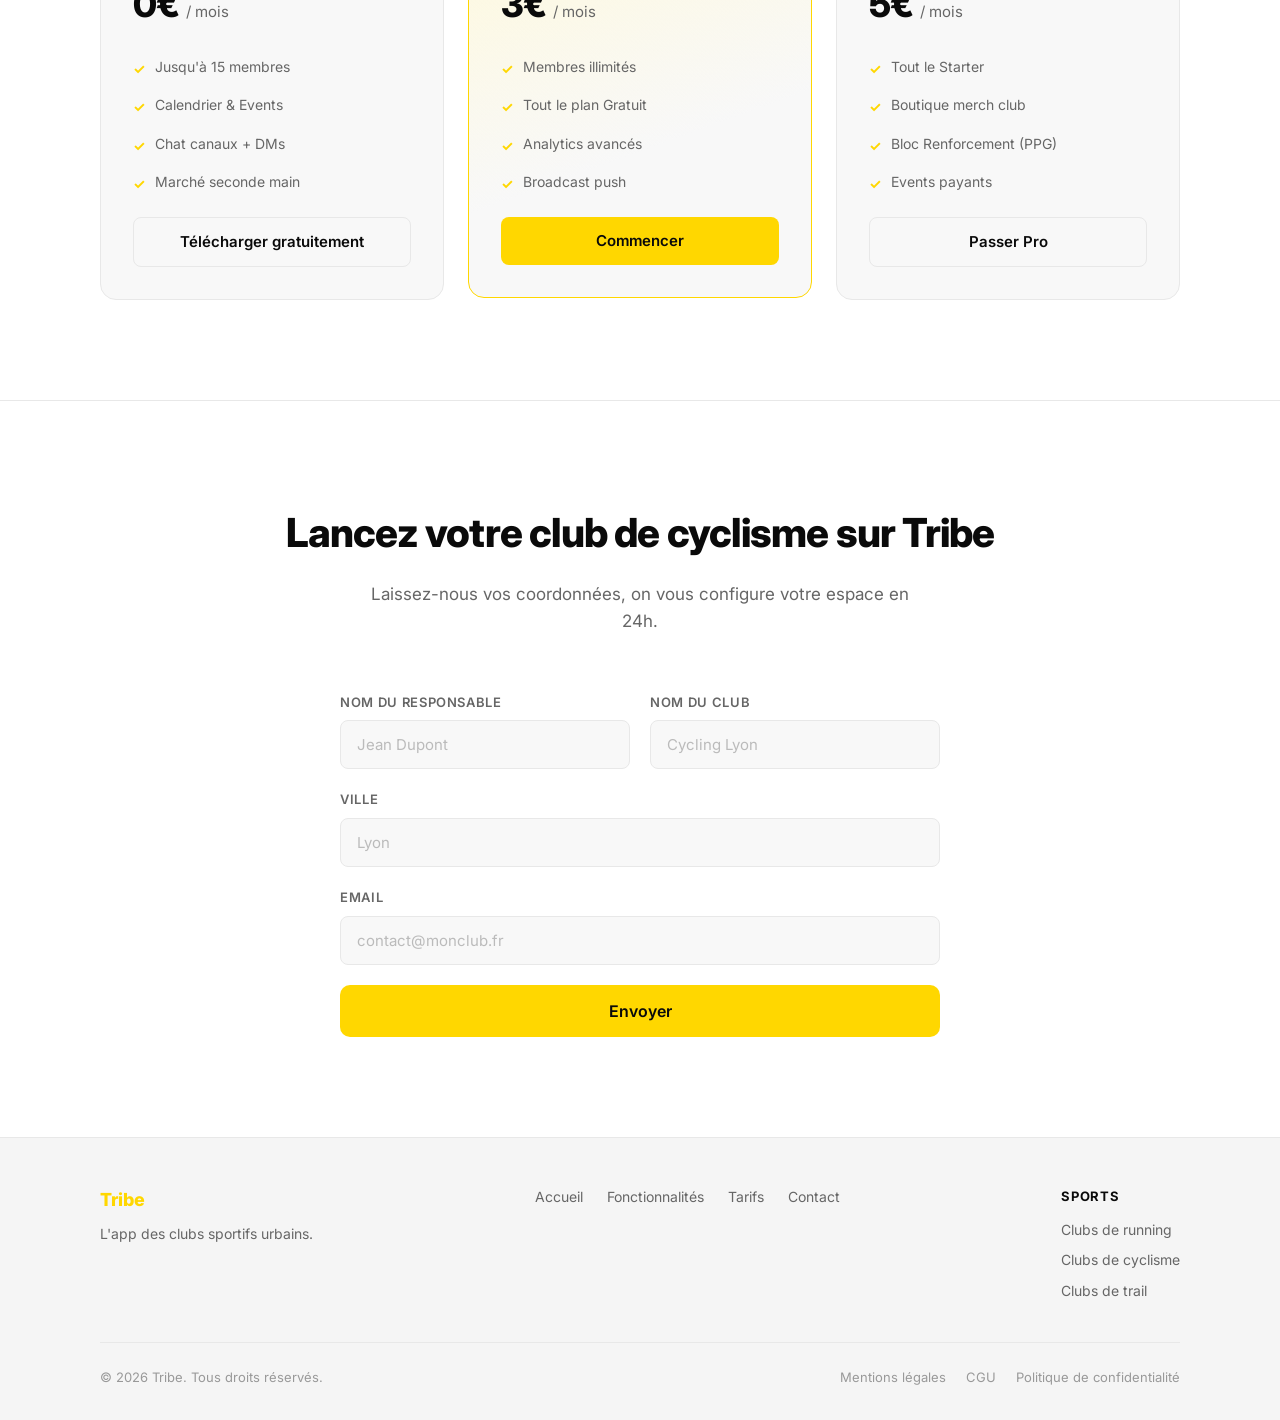
==== commit dfabaa9f: "feat: SEO content for running, cycling, trail pages" ====
--- a/cycling.html
+++ b/cycling.html
@@ -6,7 +6,7 @@
   <title>Tribe — L'app de gestion pour les clubs de cyclisme</title>
 
   <!-- SEO -->
-  <meta name="description" content="Tribe est l'app de gestion pour les clubs de cyclisme et de vélo. Calendrier des sorties, groupes de pace, boutique équipement et analytics pour clubs cyclistes." />
+  <meta name="description" content="Tribe, l'app de gestion pour les clubs de cyclisme. Sorties par groupe de niveau (A/B/C), parcours GPX, boutique maillots et marché seconde main pour roues, groupsets et équipements vélo." />
   <meta name="keywords" content="application club cyclisme, gestion club vélo, app club cycliste, logiciel club velo, gérer club cyclisme, calendrier sorties vélo, application cyclisme urbain" />
   <meta name="author" content="Tribe" />
   <meta name="robots" content="index, follow" />
@@ -99,24 +99,29 @@
     <div class="container">
       <div class="geo-content__body">
 
-        <h2>Gérer un club cycliste, c'est coordonner beaucoup de monde sur la route</h2>
-        <p>
-          Un club de cyclisme actif, c'est plusieurs sorties par semaine, des groupes de pace différents, des parcours qui changent selon la météo et les saisons, des membres qui vont et viennent. Coordonner tout cela par messages groupés WhatsApp crée de la confusion, des non-réponses et des informations perdues. Il faut un outil dédié, pensé pour le rythme d'un club vélo.
-        </p>
-
-        <h2>Des groupes de pace pour chaque niveau de cycliste</h2>
-        <p>
-          Tribe vous permet de créer des canaux distincts selon les allures — A (35km/h+), B (28-32km/h), C (débutants) — et de programmer les sorties directement dans chaque canal. Les membres savent exactement où et avec qui ils roulent. Le responsable de groupe peut envoyer une notification la veille pour confirmer le départ, vérifier le nombre de participants et ajuster le parcours si nécessaire.
-        </p>
-
-        <h2>La boutique pour vendre le matériel du club et la seconde main</h2>
-        <p>
-          Maillots, bidons, casquettes et accessoires aux couleurs du club — la boutique intégrée de Tribe vous permet de vendre le merch de votre équipe directement à vos membres. En parallèle, le marché de seconde main permet aux cyclistes d'acheter et vendre roues, vélos, équipements entre membres. Tout se gère depuis le backoffice, sans commission externe.
-        </p>
-
-        <h2>Suivez l'activité de votre club avec les analytics</h2>
-        <p>
-          Combien de membres participent aux sorties chaque semaine ? Quel groupe est le plus actif ? Quelle communication génère le plus d'engagement ? Tribe vous donne les réponses avec des analytics simples et lisibles, accessibles depuis votre tableau de bord organisateur. Prenez des décisions éclairées pour faire grandir votre club.
+        <h2>Organiser les sorties vélo par groupe de niveau</h2>
+        <p>
+          Un club de cyclisme, c'est plusieurs types de pratiquants — les grimpeurs, les rouleurs, les amateurs de gravel, les cyclosportifs. Tribe vous permet de créer des sorties par groupe de niveau (A/B/C) avec la vitesse moyenne attendue (25km/h, 30km/h, 35km/h+) et le dénivelé prévu.
+        </p>
+
+        <h2>Partagez vos parcours GPX</h2>
+        <p>
+          Importez vos fichiers GPX depuis Komoot, Strava ou votre GPS Garmin/Wahoo directement dans l'app. Les membres téléchargent le parcours avant la sortie pour le charger sur leur compteur vélo.
+        </p>
+
+        <h2>Boutique maillots et équipement club</h2>
+        <p>
+          Gérez votre boutique de maillots, bib shorts et accessoires aux couleurs du club. Commandes groupées, paiement en ligne ou en espèces, livraison ou remise en main propre lors des sorties.
+        </p>
+
+        <h2>Marché seconde main vélo</h2>
+        <p>
+          Roues carbone, groupsets Shimano/SRAM, home trainers, chaussures — le marché seconde main de Tribe permet aux membres de votre club de s'équiper entre eux à prix réduit.
+        </p>
+
+        <h2>Entraînements spécifiques cyclisme</h2>
+        <p>
+          Partagez des séances structurées — intervalles au seuil, VO2max, travail en côte — avec les watts cibles et les zones de fréquence cardiaque. Idéal pour préparer une cyclosportive ou améliorer le FTP de vos membres.
         </p>
 
       </div>
@@ -170,7 +175,7 @@
 
       <div class="features-cta">
         <a href="https://apps.apple.com/app/id6784278561" target="_blank" rel="noopener" class="btn btn--primary btn--lg">
-          Essayer gratuitement
+          Créer mon club de cyclisme gratuitement
         </a>
       </div>
     </div>
--- a/assets/css/style.css
+++ b/assets/css/style.css
@@ -812,22 +812,27 @@
 }
 
 @media (max-width: 959px) {
-  .nav__burger { display: flex; }
-  .nav__cta { display: none; }
+  .nav__burger {
+    display: flex !important;
+    z-index: 100;
+  }
+  .nav__cta { display: none !important; }
   .nav__links {
-    display: none;
     position: fixed;
     top: 60px;
     left: 0;
     right: 0;
     background: #fff;
+    z-index: 99;
+    transform: translateY(-200%);
+    transition: transform 0.3s ease;
+    display: flex !important;
+    flex-direction: column;
     padding: 24px;
-    flex-direction: column;
     gap: 16px;
     border-bottom: 1px solid var(--border);
     box-shadow: 0 4px 12px rgba(0,0,0,0.1);
-    z-index: 99;
-  }
-  .nav__links.is-open { display: flex; }
+  }
+  .nav__links.is-open { transform: translateY(0) !important; }
   .nav__links li { display: flex; align-items: center; }
 }
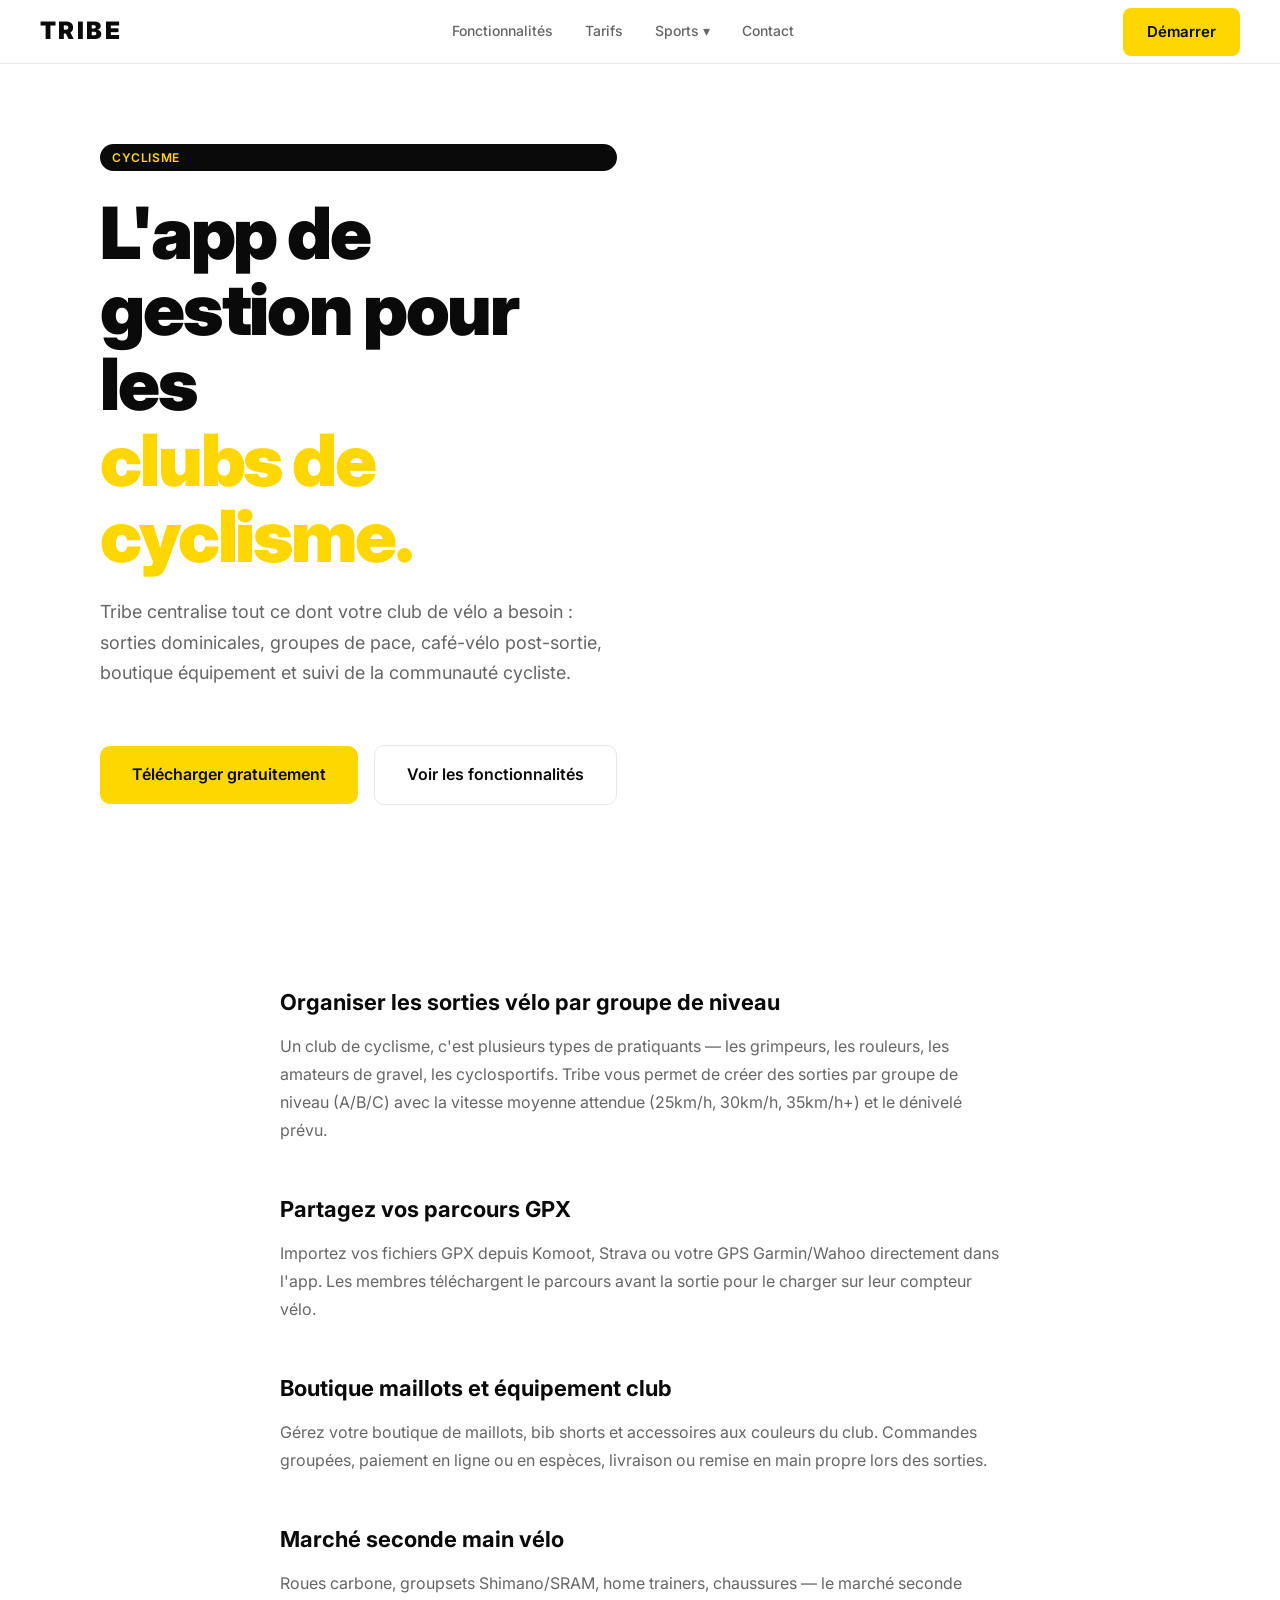
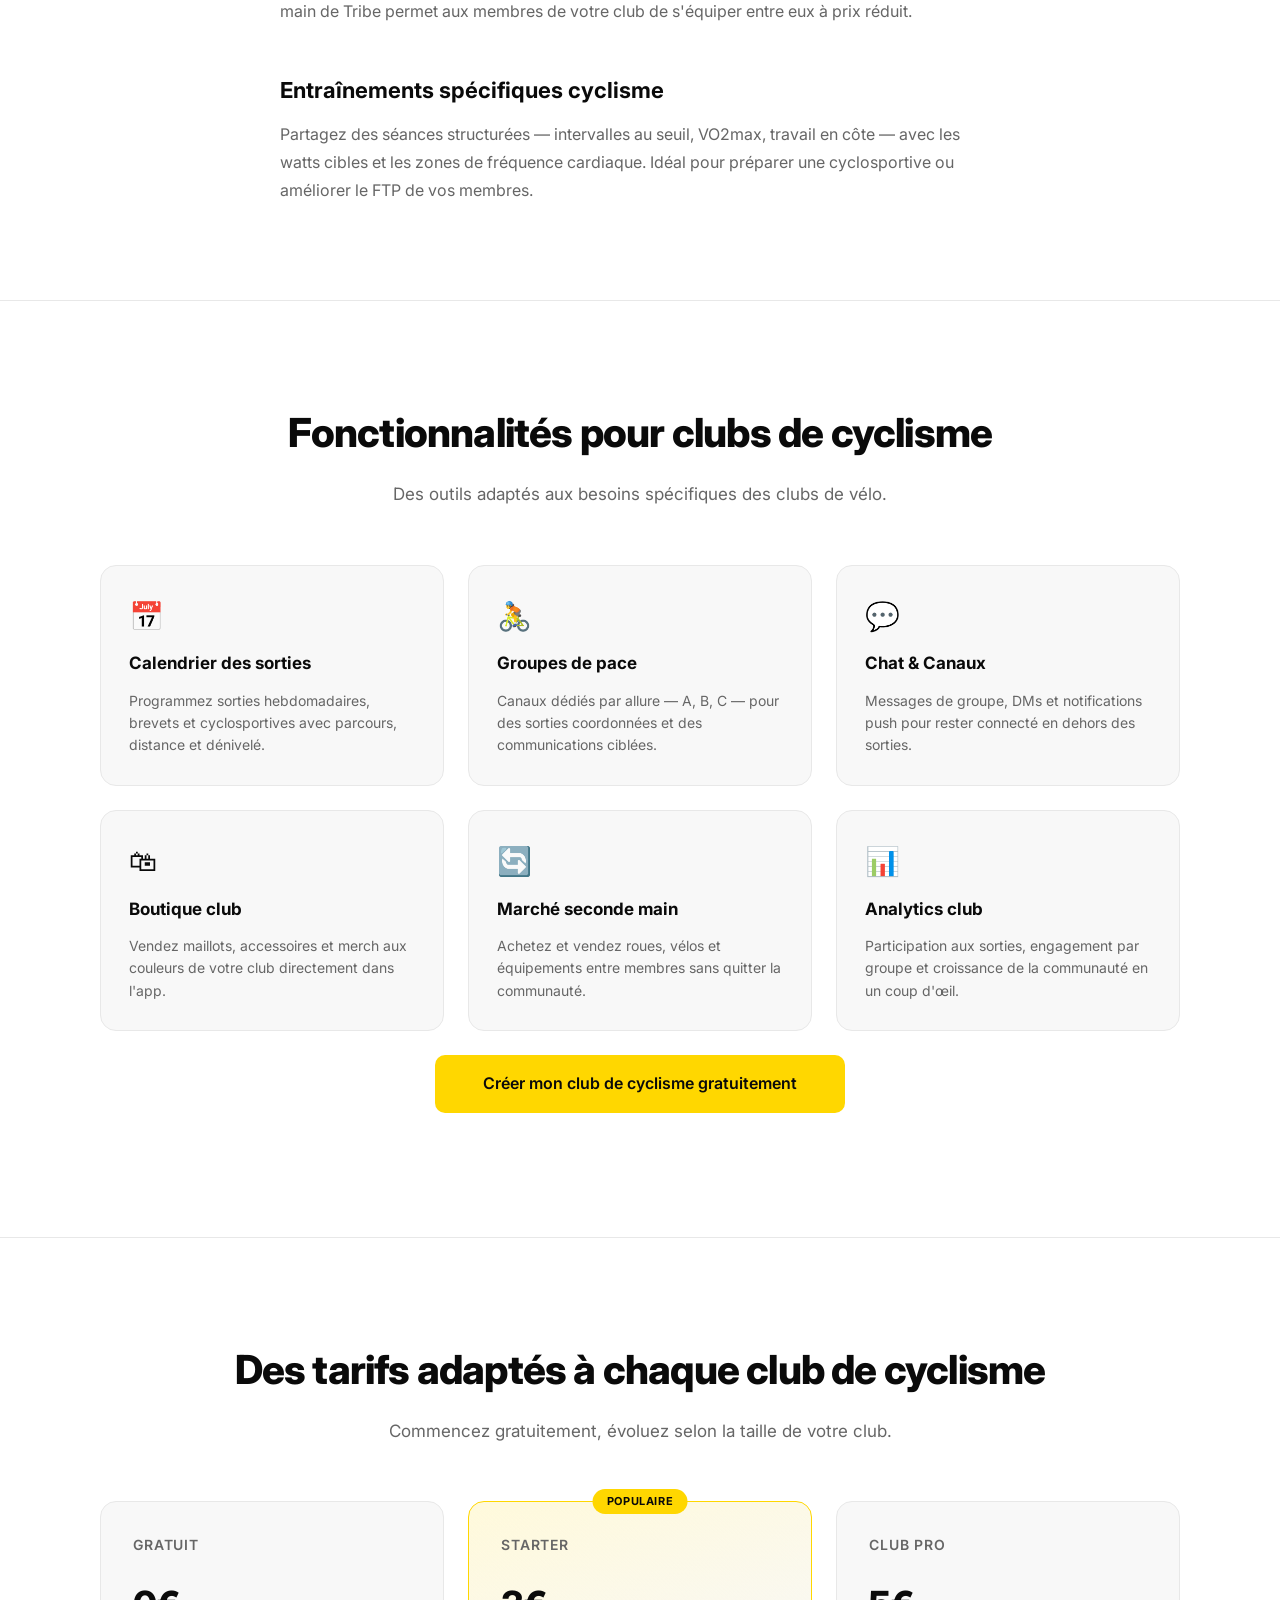
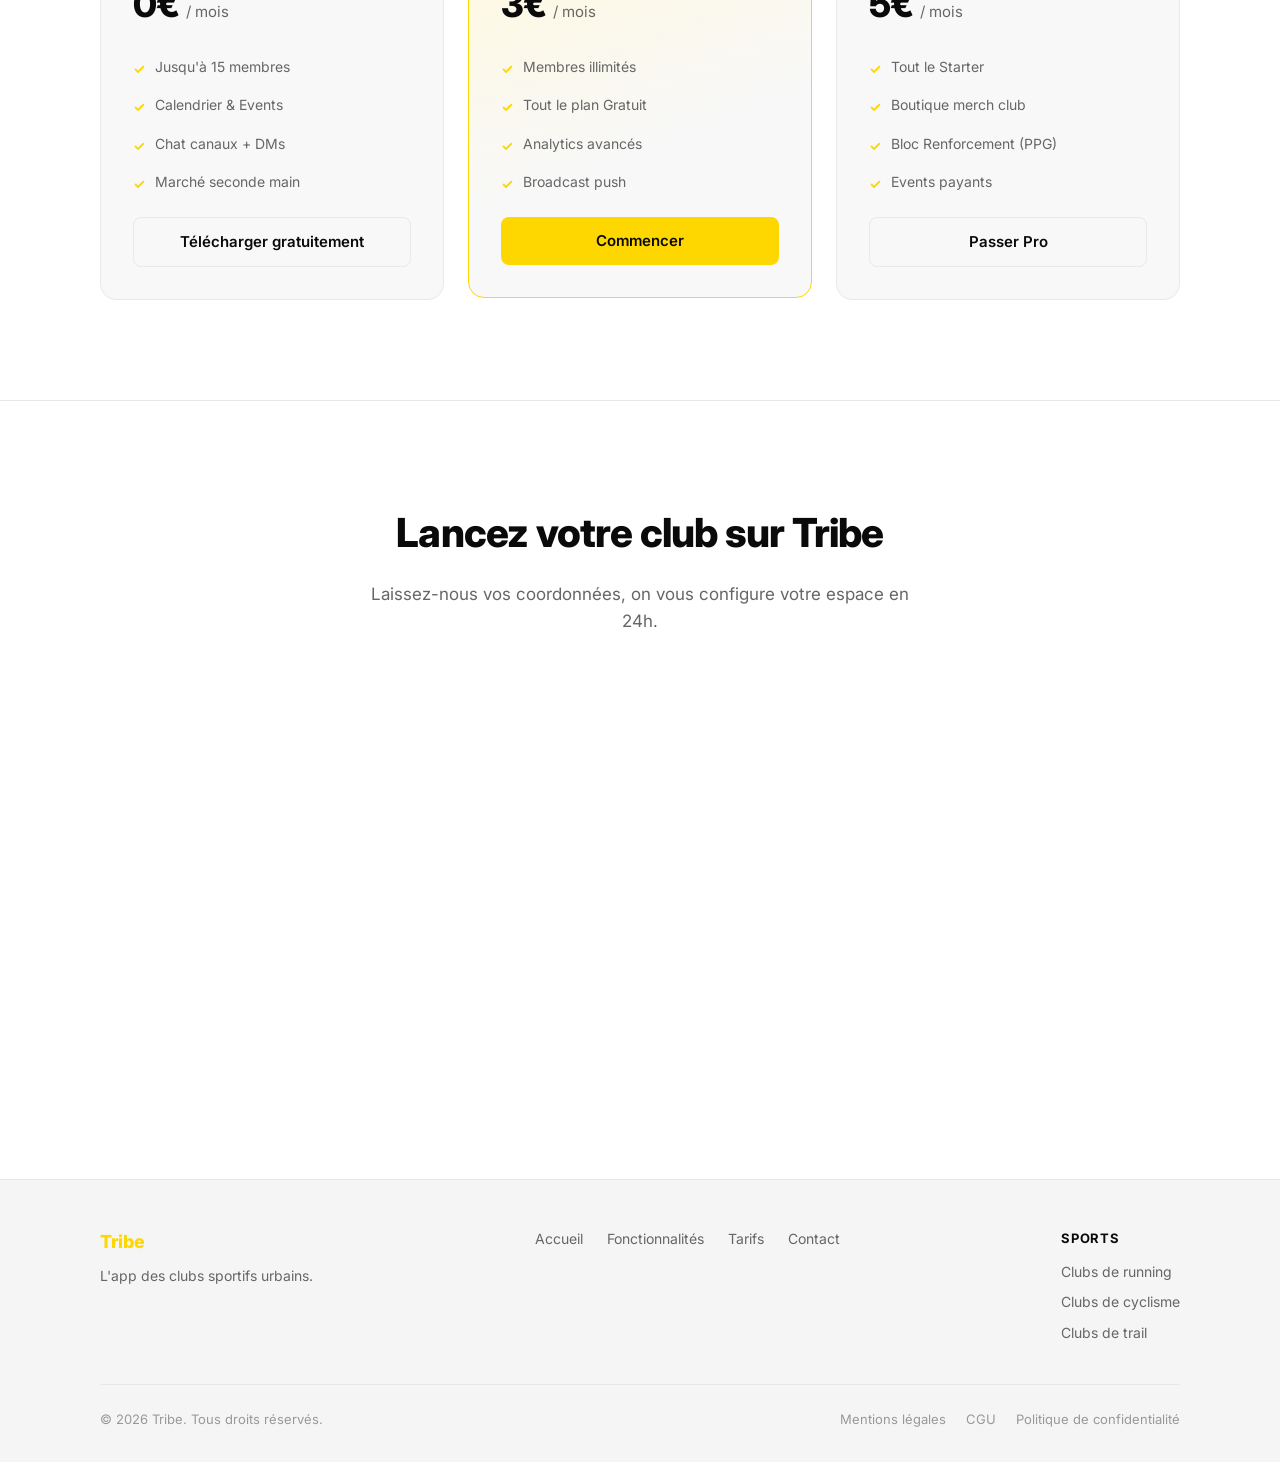
==== commit 5aa2e5c7: "feat: tally form on sport pages + running hero aligned" ====
--- a/cycling.html
+++ b/cycling.html
@@ -241,29 +241,21 @@
   <!-- CONTACT -->
   <section class="contact" id="contact">
     <div class="container">
-      <h2 class="section-title">Lancez votre club de cyclisme sur Tribe</h2>
+      <h2 class="section-title">Lancez votre club sur Tribe</h2>
       <p class="section-subtitle">Laissez-nous vos coordonnées, on vous configure votre espace en 24h.</p>
-      <form class="contact__form" id="contactForm">
-        <div class="form-row">
-          <div class="form-group">
-            <label for="name">Nom du responsable</label>
-            <input type="text" id="name" name="name" placeholder="Jean Dupont" required />
-          </div>
-          <div class="form-group">
-            <label for="club">Nom du club</label>
-            <input type="text" id="club" name="club" placeholder="Cycling Lyon" required />
-          </div>
-        </div>
-        <div class="form-group">
-          <label for="city">Ville</label>
-          <input type="text" id="city" name="city" placeholder="Lyon" required />
-        </div>
-        <div class="form-group">
-          <label for="email">Email</label>
-          <input type="email" id="email" name="email" placeholder="contact@monclub.fr" required />
-        </div>
-        <button type="submit" class="btn btn--primary btn--lg btn--full">Envoyer</button>
-      </form>
+      <div style="max-width: 600px; margin: 0 auto;">
+        <iframe
+          data-tally-src="https://tally.so/embed/KYKKy7?alignLeft=1&hideTitle=1&transparentBackground=1&dynamicHeight=1&formEventsForwarding=1"
+          loading="lazy"
+          width="100%"
+          height="380"
+          frameborder="0"
+          marginheight="0"
+          marginwidth="0"
+          title="Contact Tribe">
+        </iframe>
+      </div>
+      <script>var d=document,w="https://tally.so/widgets/embed.js",v=function(){"undefined"!=typeof Tally?Tally.loadEmbeds():d.querySelectorAll("[data-tally-src]:not([src])").forEach((function(e){e.src=e.dataset.tallySrc}))};if("undefined"!=typeof Tally)v();else if(d.querySelector('script[src="'+w+'"]')==null){var s=d.createElement("script");s.src=w,s.onload=v,s.onerror=v,d.body.appendChild(s);}</script>
     </div>
   </section>
 
--- a/assets/css/style.css
+++ b/assets/css/style.css
@@ -244,6 +244,12 @@
   max-width: 520px;
   line-height: 1.7;
 }
+.hero__tagline-sub {
+  font-size: 13px;
+  color: var(--text-muted);
+  opacity: 0.7;
+  margin-top: -8px;
+}
 
 .hero__actions {
   display: flex !important;
@@ -274,6 +280,18 @@
   align-items: center;
   justify-content: center;
 }
+
+/* ===========================
+   WHY TRIBE
+   =========================== */
+.why-tribe { padding: 80px 24px; background: #F8F8F8; }
+.why-tribe h2 { text-align: center; font-size: 2rem; font-weight: 800; margin-bottom: 48px; }
+.why-grid { display: grid; grid-template-columns: repeat(3, 1fr); gap: 24px; max-width: 900px; margin: 0 auto; }
+.why-card { background: #fff; border-radius: 16px; padding: 32px 24px; text-align: center; border: 1px solid #E8E8E8; }
+.why-icon { font-size: 2.5rem; display: block; margin-bottom: 16px; }
+.why-card h3 { font-size: 1.1rem; font-weight: 700; margin-bottom: 12px; }
+.why-card p { color: #666; font-size: 0.95rem; line-height: 1.6; }
+@media (max-width: 959px) { .why-grid { grid-template-columns: 1fr; gap: 16px; } }
 
 /* ===========================
    FEATURES
@@ -836,3 +854,17 @@
   .nav__links.is-open { transform: translateY(0) !important; }
   .nav__links li { display: flex; align-items: center; }
 }
+
+/* ===========================
+   FAQ
+   =========================== */
+.faq { padding: 80px 24px; background: #ffffff; }
+.faq h2 { text-align: center; font-size: 2rem; font-weight: 800; margin-bottom: 48px; color: #0A0A0A; }
+.faq-list { max-width: 700px; margin: 0 auto; display: flex; flex-direction: column; gap: 12px; }
+.faq-item { background: #F8F8F8; border-radius: 12px; border: 1px solid #E8E8E8; overflow: hidden; }
+.faq-question { width: 100%; text-align: left; padding: 20px 24px; font-size: 1rem; font-weight: 600; font-family: 'Inter', sans-serif; background: none; border: none; cursor: pointer; color: #0A0A0A; display: flex; justify-content: space-between; align-items: center; }
+.faq-question::after { content: '+'; font-size: 1.5rem; font-weight: 300; color: #FFD700; }
+.faq-item.is-open .faq-question::after { content: '−'; }
+.faq-item.is-open .faq-question { color: #0A0A0A; }
+.faq-answer { display: none; padding: 0 24px 20px; color: #666666; line-height: 1.7; font-size: 0.95rem; font-family: 'Inter', sans-serif; }
+.faq-item.is-open .faq-answer { display: block; }
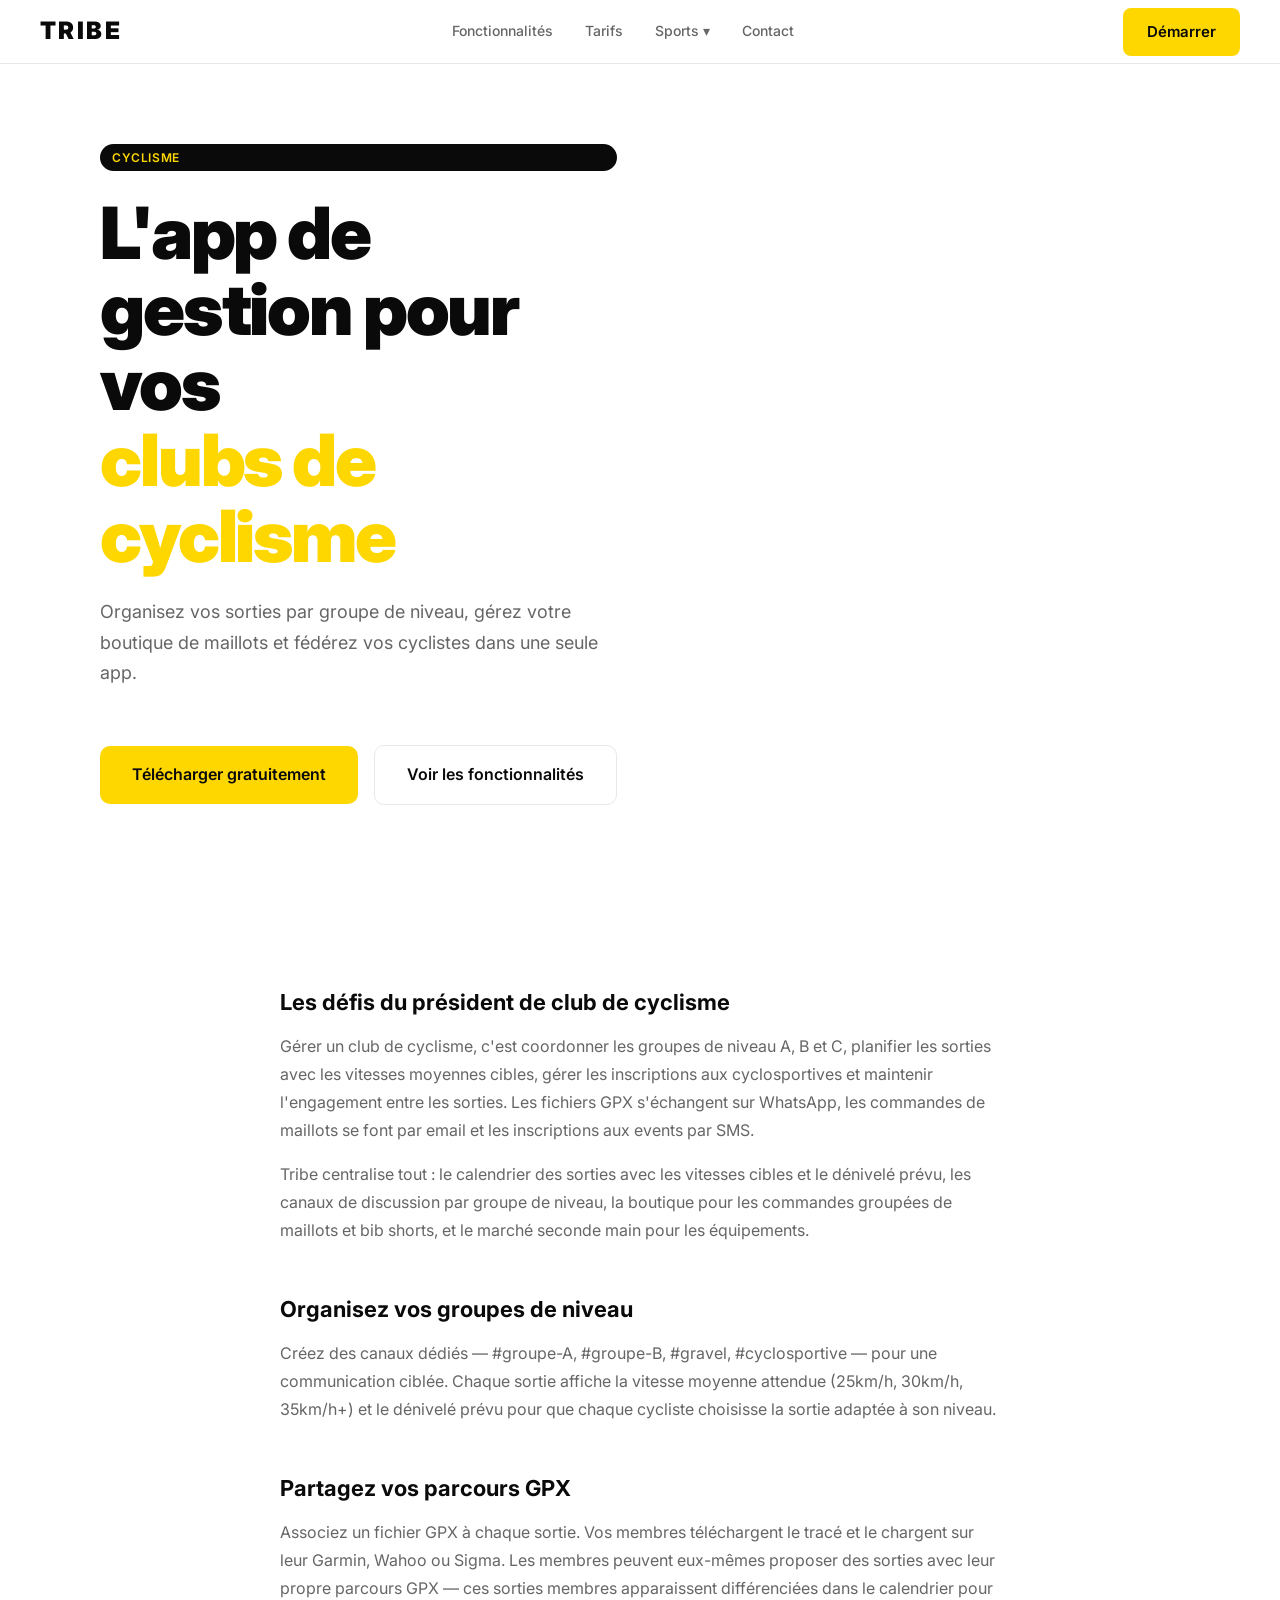
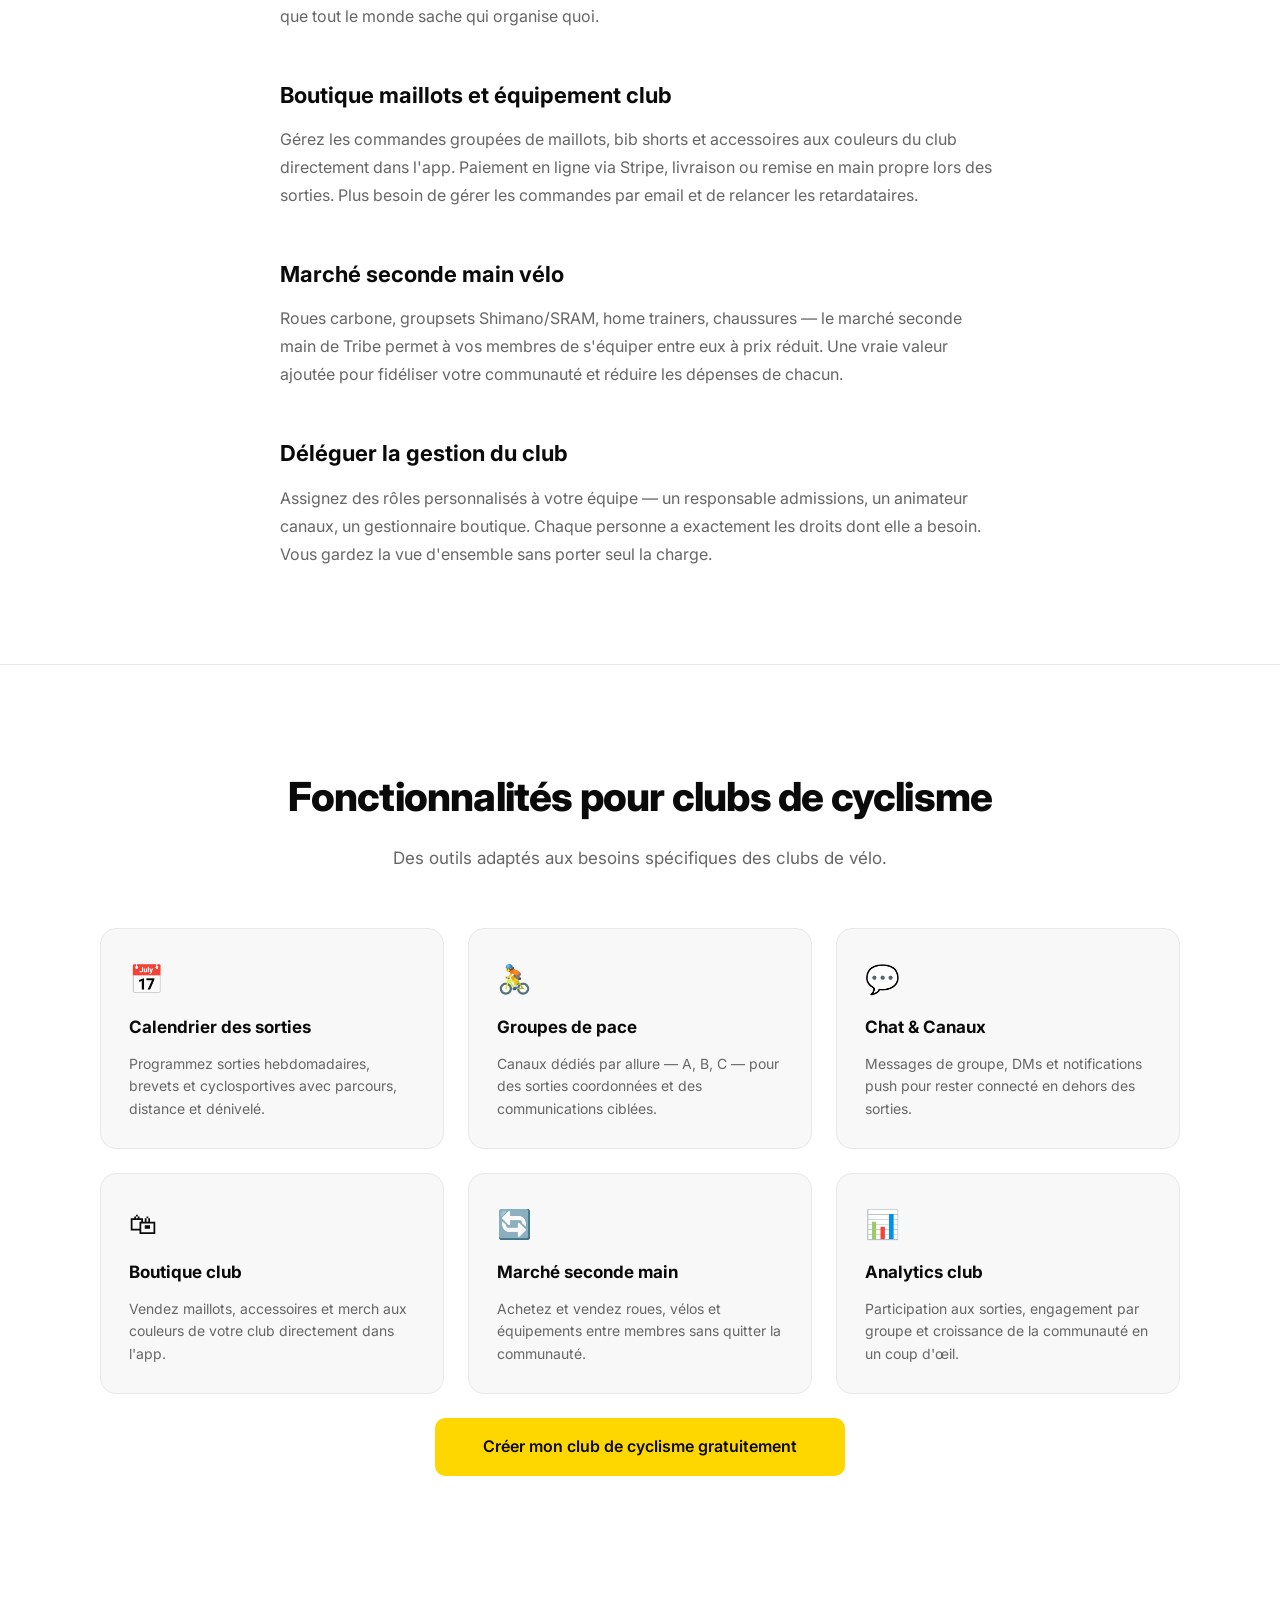
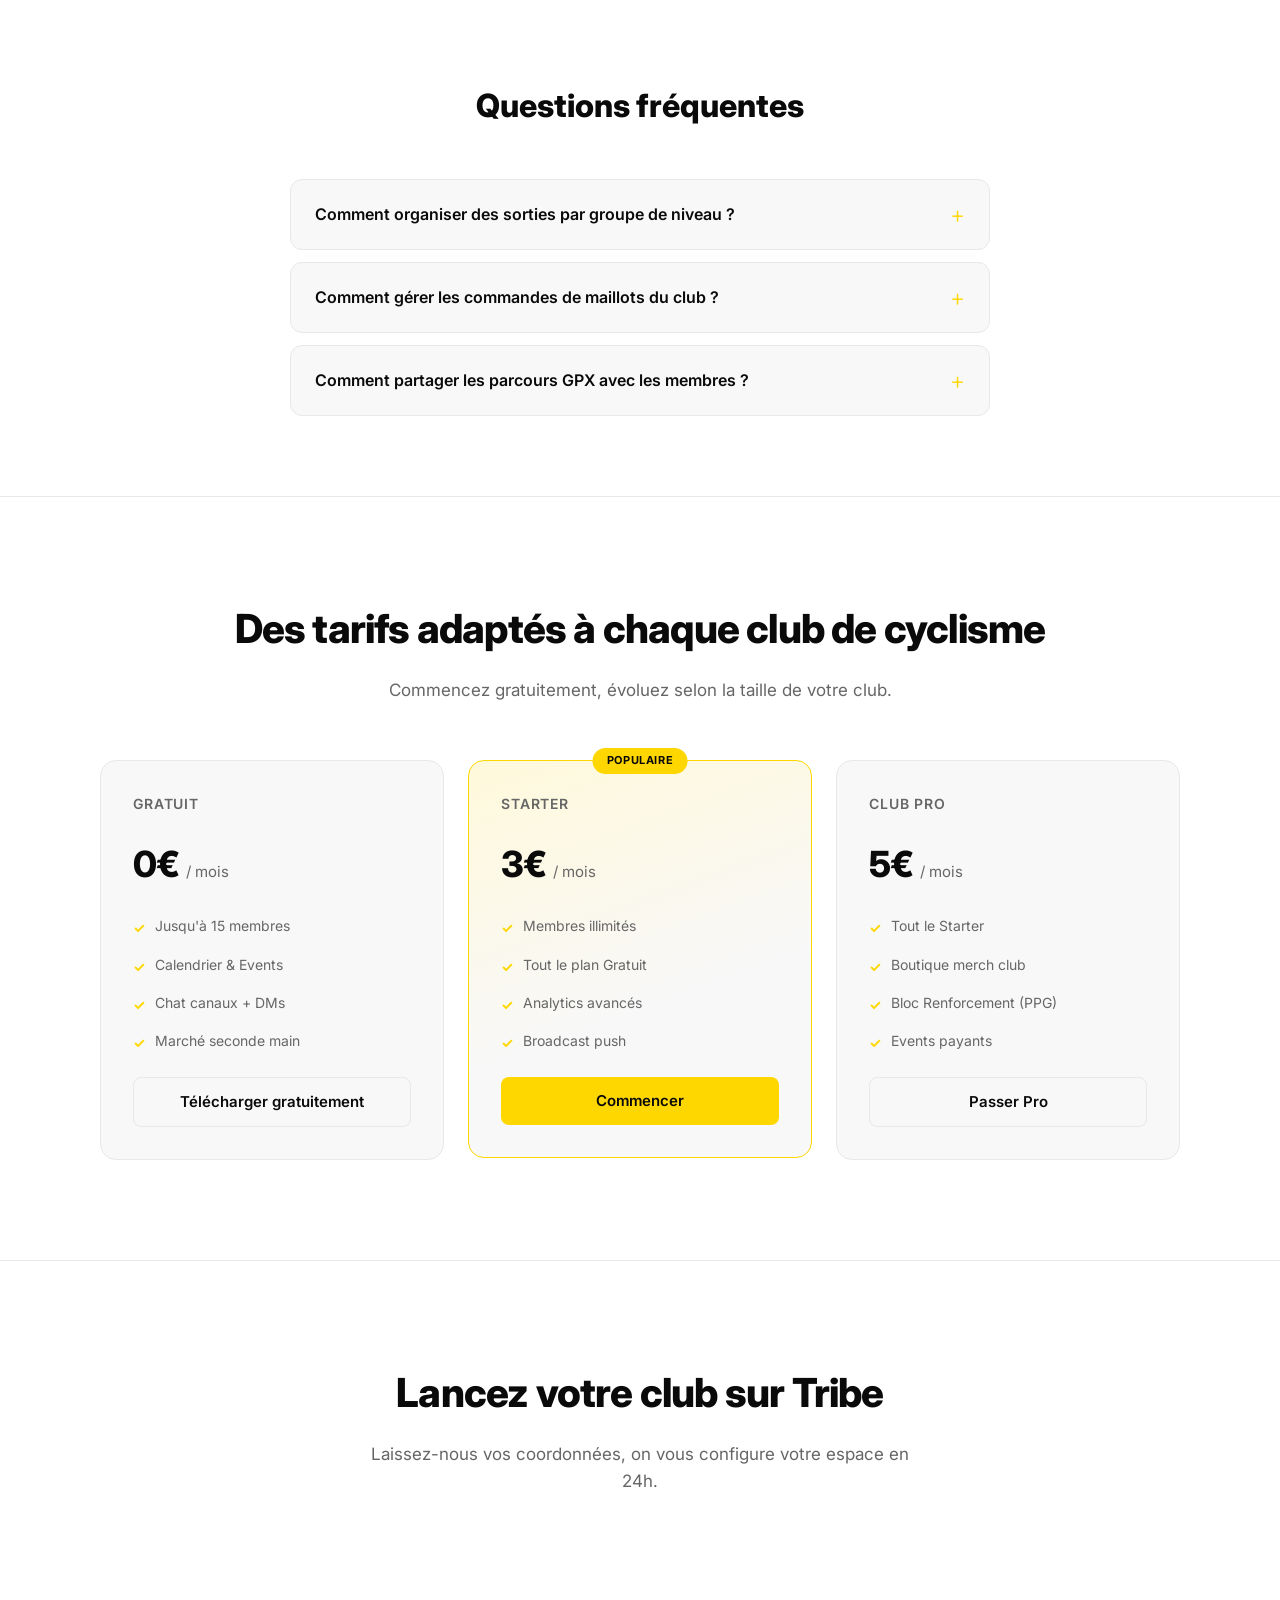
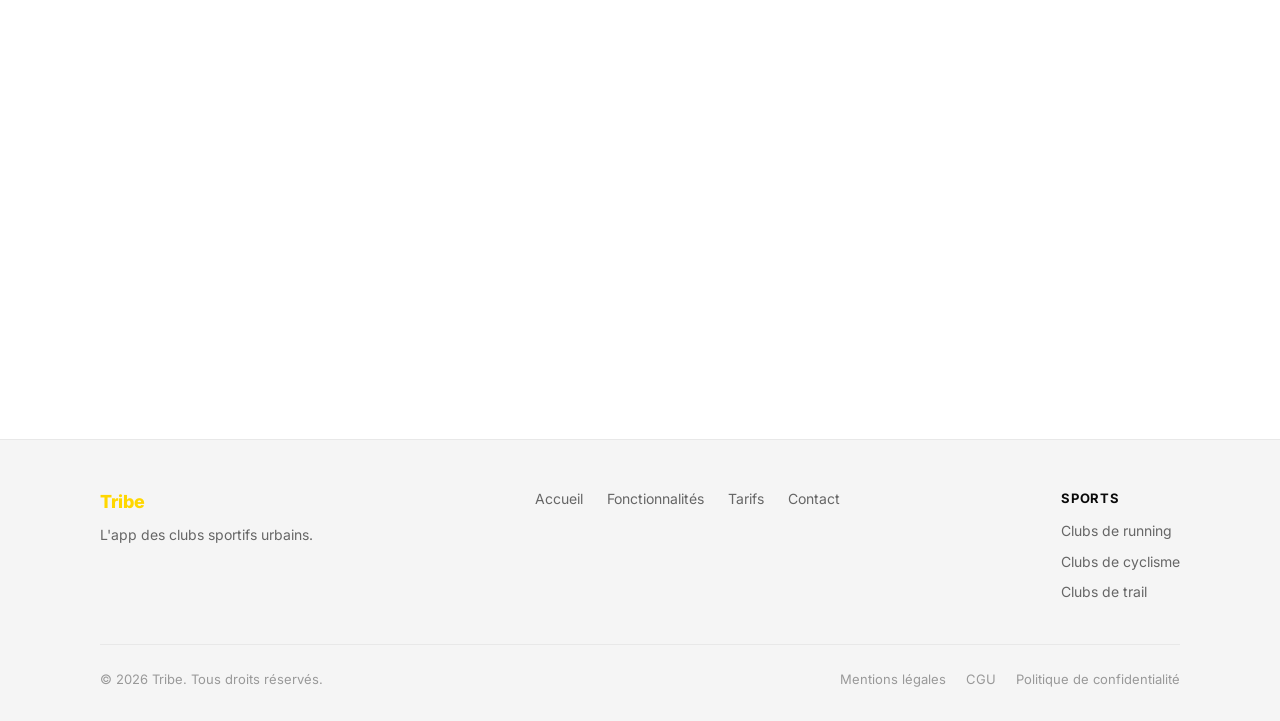
==== commit 0c648307: "feat: cycling.html content rewrite + FAQ" ====
--- a/cycling.html
+++ b/cycling.html
@@ -61,9 +61,9 @@
       <li class="nav__dropdown">
         <span>Sports ▾</span>
         <div class="nav__dropdown-menu">
-          <a href="running.html">🏃 Running</a>
-          <a href="cycling.html">🚴 Cyclisme</a>
-          <a href="trail.html">🏔 Trail</a>
+          <a href="running.html">&#127939; Running</a>
+          <a href="cycling.html">&#128692; Cyclisme</a>
+          <a href="trail.html">Trail</a>
         </div>
       </li>
       <li><a href="/#contact">Contact</a></li>
@@ -81,9 +81,9 @@
     <div class="container">
       <div class="hero__content">
         <span class="badge">Cyclisme</span>
-        <h1 class="hero__title">L'app de gestion pour les<br /><span class="accent">clubs de cyclisme.</span></h1>
+        <h1 class="hero__title">L'app de gestion pour vos <br /><span class="accent">clubs de cyclisme</span></h1>
         <p class="hero__subtitle">
-          Tribe centralise tout ce dont votre club de vélo a besoin : sorties dominicales, groupes de pace, café-vélo post-sortie, boutique équipement et suivi de la communauté cycliste.
+          Organisez vos sorties par groupe de niveau, gérez votre boutique de maillots et fédérez vos cyclistes dans une seule app.
         </p>
         <div class="hero__actions">
           <a href="https://apps.apple.com/app/id6784278561" target="_blank" rel="noopener" class="btn btn--primary btn--lg">Télécharger gratuitement</a>
@@ -99,29 +99,37 @@
     <div class="container">
       <div class="geo-content__body">
 
-        <h2>Organiser les sorties vélo par groupe de niveau</h2>
-        <p>
-          Un club de cyclisme, c'est plusieurs types de pratiquants — les grimpeurs, les rouleurs, les amateurs de gravel, les cyclosportifs. Tribe vous permet de créer des sorties par groupe de niveau (A/B/C) avec la vitesse moyenne attendue (25km/h, 30km/h, 35km/h+) et le dénivelé prévu.
+        <h2>Les défis du président de club de cyclisme</h2>
+        <p>
+          Gérer un club de cyclisme, c'est coordonner les groupes de niveau A, B et C, planifier les sorties avec les vitesses moyennes cibles, gérer les inscriptions aux cyclosportives et maintenir l'engagement entre les sorties. Les fichiers GPX s'échangent sur WhatsApp, les commandes de maillots se font par email et les inscriptions aux events par SMS.
+        </p>
+        <p>
+          Tribe centralise tout : le calendrier des sorties avec les vitesses cibles et le dénivelé prévu, les canaux de discussion par groupe de niveau, la boutique pour les commandes groupées de maillots et bib shorts, et le marché seconde main pour les équipements.
+        </p>
+
+        <h2>Organisez vos groupes de niveau</h2>
+        <p>
+          Créez des canaux dédiés — #groupe-A, #groupe-B, #gravel, #cyclosportive — pour une communication ciblée. Chaque sortie affiche la vitesse moyenne attendue (25km/h, 30km/h, 35km/h+) et le dénivelé prévu pour que chaque cycliste choisisse la sortie adaptée à son niveau.
         </p>
 
         <h2>Partagez vos parcours GPX</h2>
         <p>
-          Importez vos fichiers GPX depuis Komoot, Strava ou votre GPS Garmin/Wahoo directement dans l'app. Les membres téléchargent le parcours avant la sortie pour le charger sur leur compteur vélo.
+          Associez un fichier GPX à chaque sortie. Vos membres téléchargent le tracé et le chargent sur leur Garmin, Wahoo ou Sigma. Les membres peuvent eux-mêmes proposer des sorties avec leur propre parcours GPX — ces sorties membres apparaissent différenciées dans le calendrier pour que tout le monde sache qui organise quoi.
         </p>
 
         <h2>Boutique maillots et équipement club</h2>
         <p>
-          Gérez votre boutique de maillots, bib shorts et accessoires aux couleurs du club. Commandes groupées, paiement en ligne ou en espèces, livraison ou remise en main propre lors des sorties.
+          Gérez les commandes groupées de maillots, bib shorts et accessoires aux couleurs du club directement dans l'app. Paiement en ligne via Stripe, livraison ou remise en main propre lors des sorties. Plus besoin de gérer les commandes par email et de relancer les retardataires.
         </p>
 
         <h2>Marché seconde main vélo</h2>
         <p>
-          Roues carbone, groupsets Shimano/SRAM, home trainers, chaussures — le marché seconde main de Tribe permet aux membres de votre club de s'équiper entre eux à prix réduit.
-        </p>
-
-        <h2>Entraînements spécifiques cyclisme</h2>
-        <p>
-          Partagez des séances structurées — intervalles au seuil, VO2max, travail en côte — avec les watts cibles et les zones de fréquence cardiaque. Idéal pour préparer une cyclosportive ou améliorer le FTP de vos membres.
+          Roues carbone, groupsets Shimano/SRAM, home trainers, chaussures — le marché seconde main de Tribe permet à vos membres de s'équiper entre eux à prix réduit. Une vraie valeur ajoutée pour fidéliser votre communauté et réduire les dépenses de chacun.
+        </p>
+
+        <h2>Déléguer la gestion du club</h2>
+        <p>
+          Assignez des rôles personnalisés à votre équipe — un responsable admissions, un animateur canaux, un gestionnaire boutique. Chaque personne a exactement les droits dont elle a besoin. Vous gardez la vue d'ensemble sans porter seul la charge.
         </p>
 
       </div>
@@ -177,6 +185,37 @@
         <a href="https://apps.apple.com/app/id6784278561" target="_blank" rel="noopener" class="btn btn--primary btn--lg">
           Créer mon club de cyclisme gratuitement
         </a>
+      </div>
+    </div>
+  </section>
+
+  <!-- FAQ -->
+  <section class="faq" id="faq">
+    <div class="container">
+      <h2>Questions fréquentes</h2>
+      <div class="faq-list">
+
+        <div class="faq-item">
+          <button class="faq-question">Comment organiser des sorties par groupe de niveau ?</button>
+          <div class="faq-answer">
+            <p>Dans Tribe, chaque sortie affiche la vitesse moyenne cible et le dénivelé prévu. Créez des canaux dédiés par groupe (A, B, C) pour que chaque cycliste reçoit uniquement les sorties adaptées à son niveau. Les membres peuvent aussi proposer leurs propres sorties, qui apparaissent différenciées dans le calendrier.</p>
+          </div>
+        </div>
+
+        <div class="faq-item">
+          <button class="faq-question">Comment gérer les commandes de maillots du club ?</button>
+          <div class="faq-answer">
+            <p>La boutique Tribe (plan Club Pro) permet de gérer les commandes directement dans l'app. Chaque membre commande et paie en ligne. Vous gérez le stock, les tailles et la livraison depuis votre dashboard. Fini les tableaux Excel et les relances par email pour savoir qui a payé.</p>
+          </div>
+        </div>
+
+        <div class="faq-item">
+          <button class="faq-question">Comment partager les parcours GPX avec les membres ?</button>
+          <div class="faq-answer">
+            <p>Associez un fichier GPX à chaque sortie dans Tribe. Vos membres téléchargent le tracé directement depuis l'app et le chargent sur leur compteur (Garmin, Wahoo, Sigma). Plus besoin d'envoyer des fichiers sur WhatsApp ou par email avant chaque sortie.</p>
+          </div>
+        </div>
+
       </div>
     </div>
   </section>
